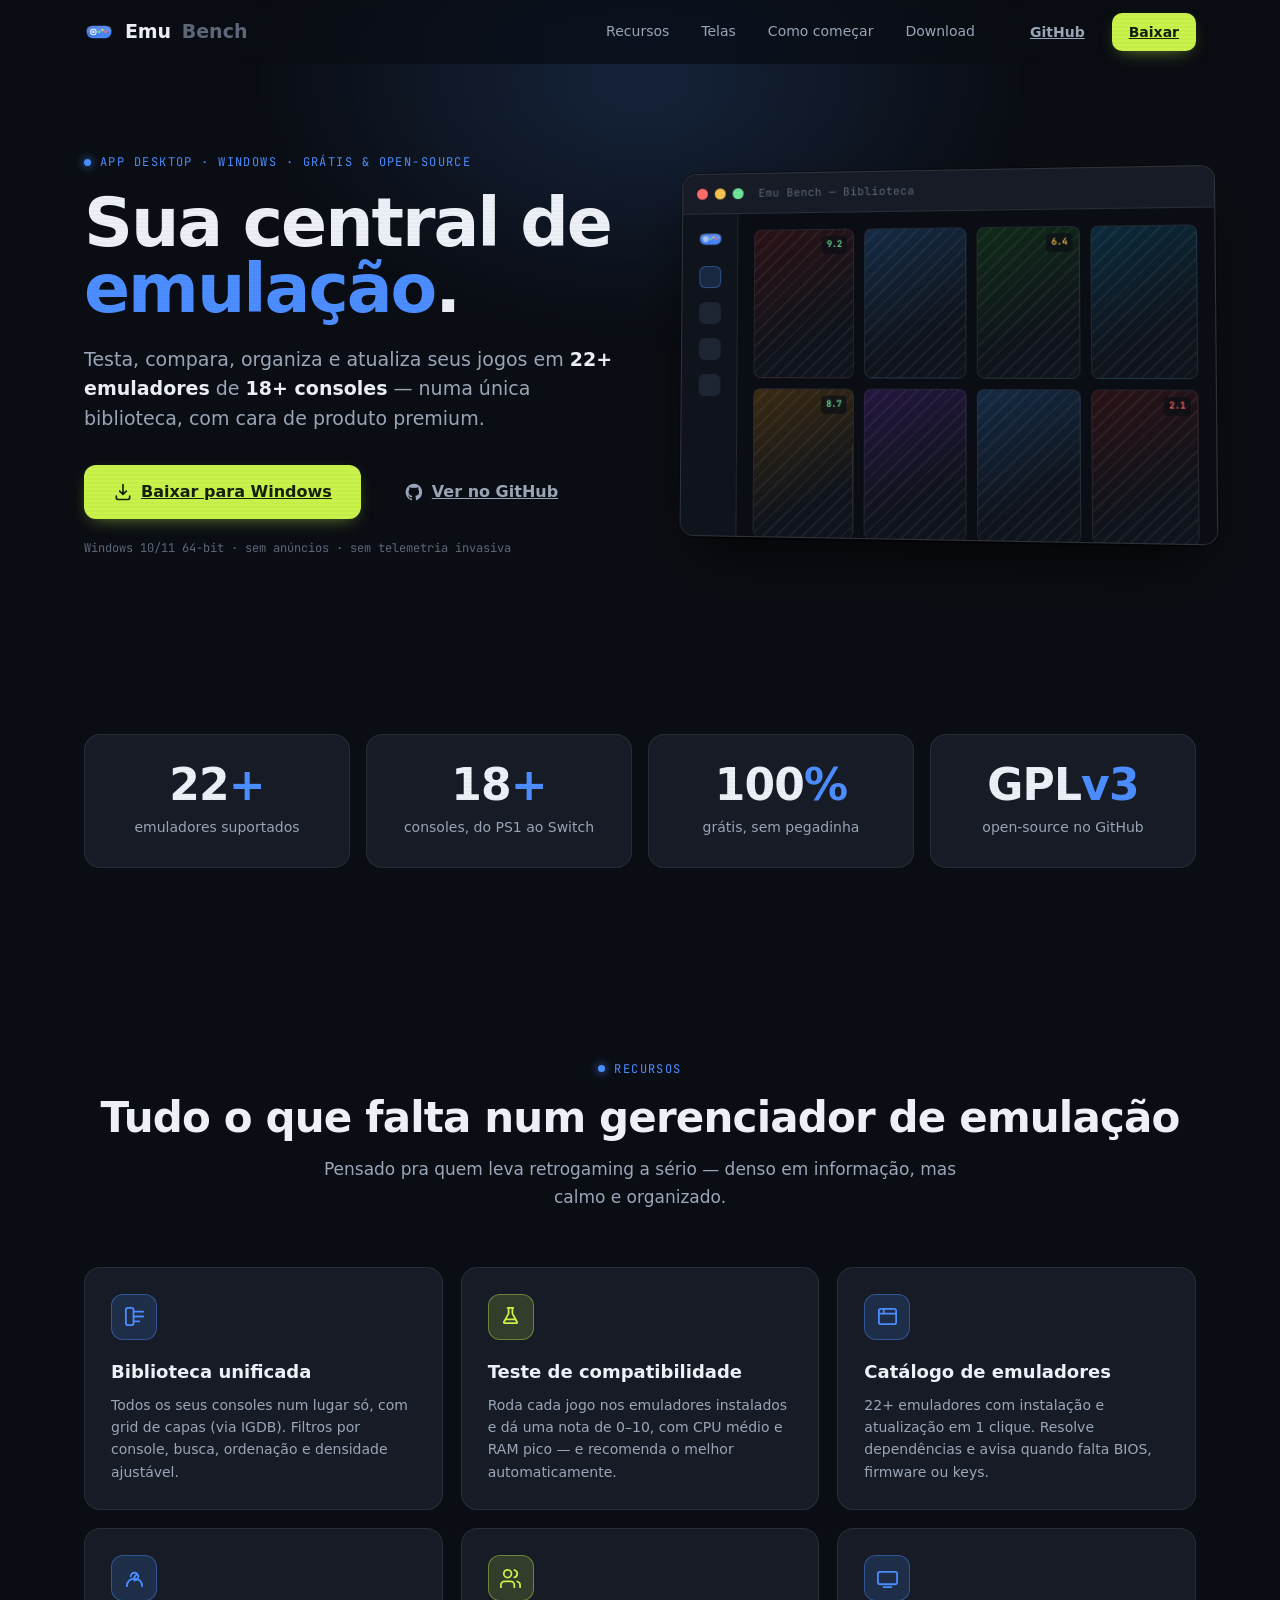
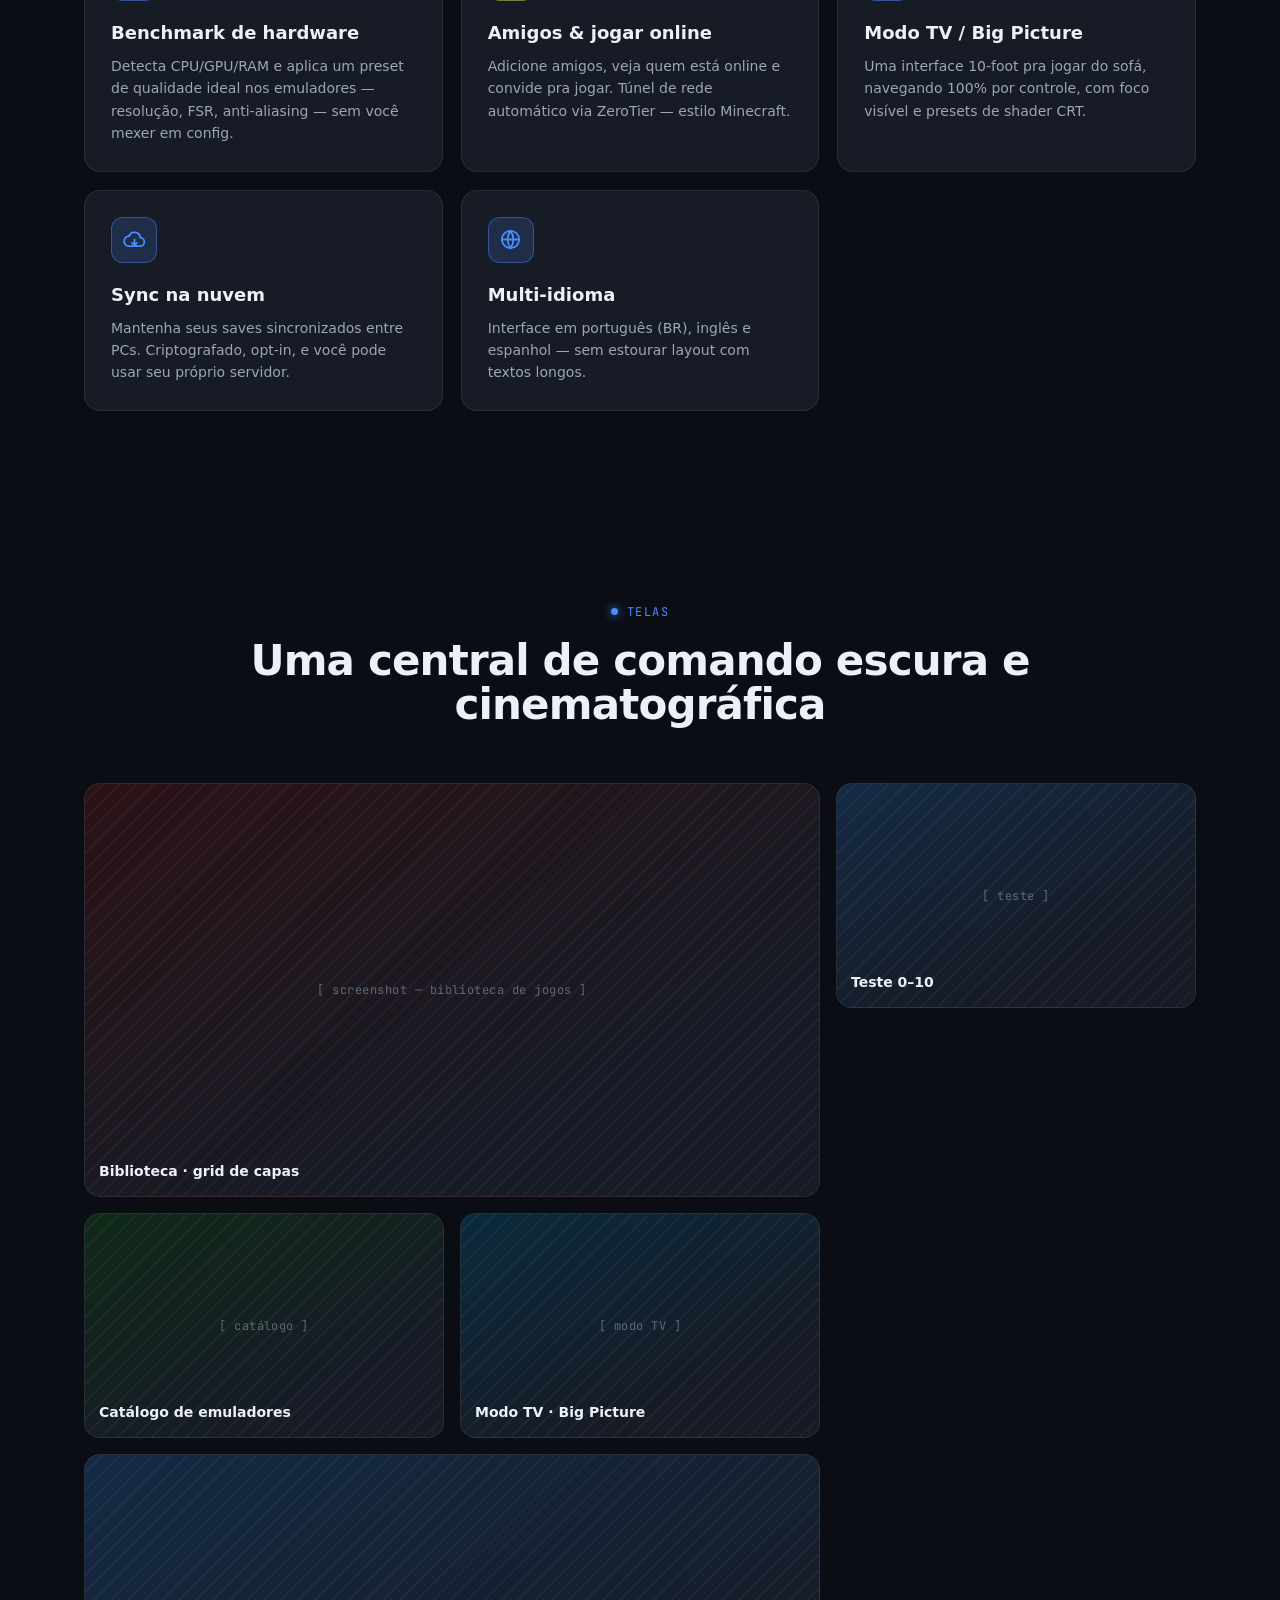
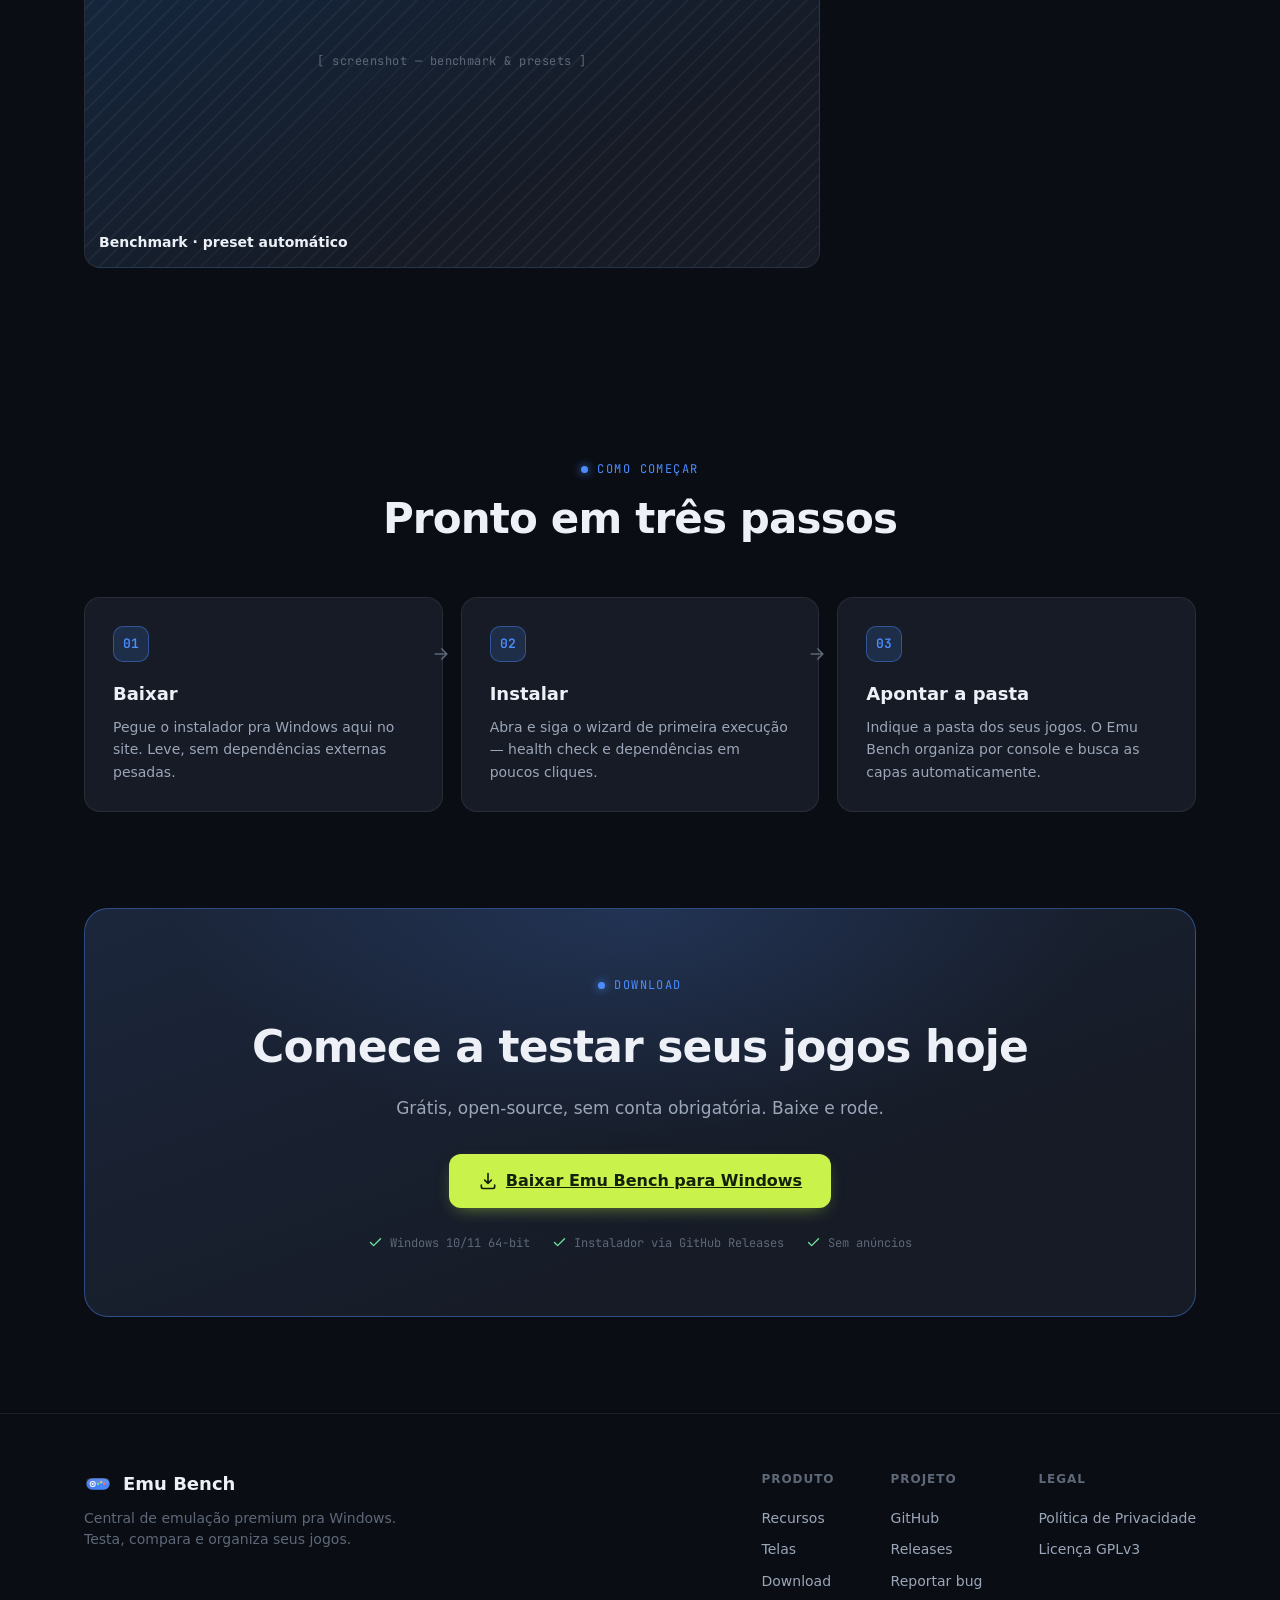
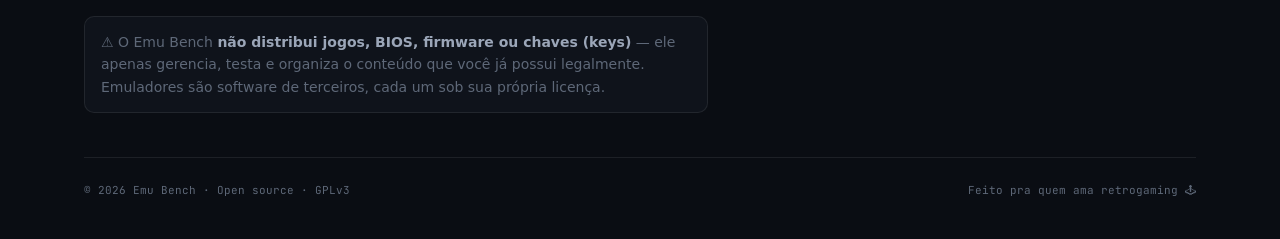
==== index.html @ 3e338c3a "site: landing page Emu Bench (Midnight Arcade) Landing estática do Claude Design — hero, features, g" ====
<!DOCTYPE html>
<html lang="pt-BR" data-theme="dark">
<head>
<meta charset="UTF-8">
<meta name="viewport" content="width=device-width, initial-scale=1.0">
<title>Emu Bench — Sua central de emulação para Windows</title>
<meta name="description" content="Emu Bench é um app grátis e open-source que testa, compara, organiza e atualiza seus jogos em 22+ emuladores de 18+ consoles. Biblioteca unificada, teste de compatibilidade e jogar online com amigos.">
<meta name="theme-color" content="#0A0D13">
<link rel="canonical" href="https://emubench.app/">

<!-- Open Graph -->
<meta property="og:type" content="website">
<meta property="og:site_name" content="Emu Bench">
<meta property="og:title" content="Emu Bench — Sua central de emulação para Windows">
<meta property="og:description" content="Testa, compara e organiza seus jogos em 22+ emuladores de 18+ consoles. Grátis e open-source.">
<meta property="og:url" content="https://emubench.app/">
<meta property="og:image" content="https://emubench.app/og-preview.png">
<meta property="og:image:width" content="1200">
<meta property="og:image:height" content="630">
<meta name="twitter:card" content="summary_large_image">
<meta name="twitter:title" content="Emu Bench — Sua central de emulação">
<meta name="twitter:description" content="Testa, compara e organiza seus jogos em 22+ emuladores de 18+ consoles. Grátis e open-source.">
<meta name="twitter:image" content="https://emubench.app/og-preview.png">

<link rel="icon" type="image/svg+xml" href="favicon.svg">
<link rel="preconnect" href="https://api.fontshare.com" crossorigin>
<link href="https://api.fontshare.com/v2/css?f[]=clash-display@600,700,800&f[]=satoshi@400,500,700,900&display=swap" rel="stylesheet">
<link href="https://fonts.googleapis.com/css2?family=JetBrains+Mono:wght@400;600&display=swap" rel="stylesheet">
<!-- <link href="fonts.css" rel="stylesheet"> ░░ OFFLINE/SELF-HOST BUILD: troque o <link> Fontshare por este ░░ -->
<link href="tokens.css" rel="stylesheet">
<link href="components.css" rel="stylesheet">
<link href="site.css" rel="stylesheet">
</head>
<body>
<div class="crt-overlay"></div>
<a href="#download" class="sr-only">Pular para download</a>

<!-- ░░░░░░ NAV ░░░░░░ -->
<nav class="site-nav" id="siteNav" aria-label="Principal">
  <div class="wrap">
    <a class="nav-brand" href="#top" aria-label="Emu Bench — início"><svg width="30" height="30" viewBox="0 0 24 24" aria-hidden="true"><use href="#mark"></use></svg><b>Emu</b><span>Bench</span></a>
    <div class="nav-links" id="navLinks">
      <a href="#features">Recursos</a>
      <a href="#gallery">Telas</a>
      <a href="#start">Como começar</a>
      <a href="#download">Download</a>
    </div>
    <div class="nav-cta">
      <a class="btn btn--ghost ghost-hide" href="https://github.com/Jhowzxcv/emu-bench-releases" target="_blank" rel="noopener">GitHub</a>
      <a class="btn btn--citron" href="#download">Baixar</a>
      <button class="btn btn--icon btn--ghost nav-toggle" id="navToggle" aria-label="Menu" aria-expanded="false"><svg viewBox="0 0 24 24" width="20" height="20" fill="none" stroke="currentColor" stroke-width="2" stroke-linecap="round"><path d="M3 6h18M3 12h18M3 18h18"/></svg></button>
    </div>
  </div>
</nav>

<main id="top">
  <!-- ░░░░░░ HERO ░░░░░░ -->
  <section class="hero">
    <div class="hero-glow"></div>
    <div class="wrap">
      <div class="hero-grid">
        <div class="hero-content reveal-up in">
          <div class="eyebrow"><span class="ey-dot"></span> App desktop · Windows · grátis &amp; open-source</div>
          <h1>Sua central de <span class="accent">emulação</span>.</h1>
          <p class="hero-sub">Testa, compara, organiza e atualiza seus jogos em <strong style="color:var(--tx-1)">22+ emuladores</strong> de <strong style="color:var(--tx-1)">18+ consoles</strong> — numa única biblioteca, com cara de produto premium.</p>
          <div class="hero-ctas">
            <a class="btn btn--citron btn--xl" href="#download"><svg viewBox="0 0 24 24" fill="none" stroke="currentColor" stroke-width="2" stroke-linecap="round" stroke-linejoin="round"><path d="M12 3v12m0 0 4-4m-4 4-4-4"/><path d="M4 17v2a2 2 0 0 0 2 2h12a2 2 0 0 0 2-2v-2"/></svg> Baixar para Windows</a>
            <a class="btn btn--ghost btn--xl" href="https://github.com/Jhowzxcv/emu-bench-releases" target="_blank" rel="noopener"><svg viewBox="0 0 24 24" fill="currentColor" aria-hidden="true"><path d="M12 2C6.5 2 2 6.6 2 12.3c0 4.5 2.9 8.3 6.8 9.7.5.1.7-.2.7-.5v-1.7c-2.8.6-3.4-1.4-3.4-1.4-.5-1.2-1.1-1.5-1.1-1.5-.9-.6.1-.6.1-.6 1 .1 1.5 1 1.5 1 .9 1.5 2.3 1.1 2.9.8.1-.7.3-1.1.6-1.4-2.2-.3-4.6-1.1-4.6-5 0-1.1.4-2 1-2.7-.1-.3-.4-1.3.1-2.7 0 0 .8-.3 2.7 1a9.3 9.3 0 0 1 5 0c1.9-1.3 2.7-1 2.7-1 .5 1.4.2 2.4.1 2.7.6.7 1 1.6 1 2.7 0 3.9-2.4 4.7-4.6 5 .3.3.7.9.7 1.9v2.8c0 .3.2.6.7.5 3.9-1.4 6.8-5.2 6.8-9.7C22 6.6 17.5 2 12 2Z"/></svg> Ver no GitHub</a>
            <div class="sub-note">Windows 10/11 64-bit · sem anúncios · sem telemetria invasiva</div>
          </div>
        </div>

        <div class="hero-art reveal-up in" data-delay="2" aria-hidden="true">
          <div class="app-window">
            <div class="titlebar"><span class="tl r"></span><span class="tl y"></span><span class="tl g"></span><span class="tb-title">Emu Bench — Biblioteca</span></div>
            <div class="mini-shell">
              <div class="mini-side">
                <svg class="ms-logo" viewBox="0 0 24 24"><use href="#mark"></use></svg>
                <span class="ms-i on"></span><span class="ms-i"></span><span class="ms-i"></span><span class="ms-i"></span>
              </div>
              <div class="mini-main">
                <div class="mini-grid" id="miniGrid"></div>
              </div>
            </div>
          </div>
        </div>
      </div>
    </div>
  </section>

  <!-- ░░░░░░ STATS ░░░░░░ -->
  <section class="sec-pad" aria-label="Números">
    <div class="wrap">
      <div class="stats-row">
        <div class="stat-card reveal-up"><div class="sc-num">22<span class="u">+</span></div><div class="sc-label">emuladores suportados</div></div>
        <div class="stat-card reveal-up" data-delay="1"><div class="sc-num">18<span class="u">+</span></div><div class="sc-label">consoles, do PS1 ao Switch</div></div>
        <div class="stat-card reveal-up" data-delay="2"><div class="sc-num">100<span class="u">%</span></div><div class="sc-label">grátis, sem pegadinha</div></div>
        <div class="stat-card reveal-up" data-delay="3"><div class="sc-num">GPL<span class="u">v3</span></div><div class="sc-label">open-source no GitHub</div></div>
      </div>
    </div>
  </section>

  <!-- ░░░░░░ FEATURES ░░░░░░ -->
  <section class="sec-pad" id="features">
    <div class="wrap">
      <div class="sec-head-center">
        <div class="eyebrow reveal-up"><span class="ey-dot"></span> Recursos</div>
        <h2 class="sec-title reveal-up">Tudo o que falta num gerenciador de emulação</h2>
        <p class="sec-lead reveal-up">Pensado pra quem leva retrogaming a sério — denso em informação, mas calmo e organizado.</p>
      </div>
      <div class="feat-grid" id="featGrid"></div>
    </div>
  </section>

  <!-- ░░░░░░ GALLERY ░░░░░░ -->
  <section class="sec-pad" id="gallery">
    <div class="wrap">
      <div class="sec-head-center">
        <div class="eyebrow reveal-up"><span class="ey-dot"></span> Telas</div>
        <h2 class="sec-title reveal-up">Uma central de comando escura e cinematográfica</h2>
      </div>
      <div class="gallery reveal-up">
        <div class="shot big tone-nin"><div class="shot-ph"><span class="shot-label">[ screenshot — biblioteca de jogos ]</span></div><span class="shot-tag">Biblioteca · grid de capas</span></div>
        <div class="shot small tone-ps"><div class="shot-ph"><span class="shot-label">[ teste ]</span></div><span class="shot-tag">Teste 0–10</span></div>
        <div class="shot small tone-xb"><div class="shot-ph"><span class="shot-label">[ catálogo ]</span></div><span class="shot-tag">Catálogo de emuladores</span></div>
        <div class="shot small tone-sg"><div class="shot-ph"><span class="shot-label">[ modo TV ]</span></div><span class="shot-tag">Modo TV · Big Picture</span></div>
        <div class="shot big tone-ps"><div class="shot-ph"><span class="shot-label">[ screenshot — benchmark &amp; presets ]</span></div><span class="shot-tag">Benchmark · preset automático</span></div>
      </div>
    </div>
  </section>

  <!-- ░░░░░░ STEPS ░░░░░░ -->
  <section class="sec-pad" id="start">
    <div class="wrap">
      <div class="sec-head-center">
        <div class="eyebrow reveal-up"><span class="ey-dot"></span> Como começar</div>
        <h2 class="sec-title reveal-up">Pronto em três passos</h2>
      </div>
      <div class="steps-row">
        <div class="step-card reveal-up"><div class="step-n">01</div><h3>Baixar</h3><p>Pegue o instalador pra Windows aqui no site. Leve, sem dependências externas pesadas.</p><svg class="step-conn" viewBox="0 0 24 24" width="20" height="20" fill="none" stroke="currentColor" stroke-width="2" stroke-linecap="round" stroke-linejoin="round"><path d="M5 12h14M13 6l6 6-6 6"/></svg></div>
        <div class="step-card reveal-up" data-delay="1"><div class="step-n">02</div><h3>Instalar</h3><p>Abra e siga o wizard de primeira execução — health check e dependências em poucos cliques.</p><svg class="step-conn" viewBox="0 0 24 24" width="20" height="20" fill="none" stroke="currentColor" stroke-width="2" stroke-linecap="round" stroke-linejoin="round"><path d="M5 12h14M13 6l6 6-6 6"/></svg></div>
        <div class="step-card reveal-up" data-delay="2"><div class="step-n">03</div><h3>Apontar a pasta</h3><p>Indique a pasta dos seus jogos. O Emu Bench organiza por console e busca as capas automaticamente.</p></div>
      </div>
    </div>
  </section>

  <!-- ░░░░░░ DOWNLOAD ░░░░░░ -->
  <section class="download" id="download">
    <div class="wrap">
      <div class="dl-card reveal-up">
        <div class="dl-glow"></div>
        <div class="eyebrow" style="justify-content:center"><span class="ey-dot"></span> Download</div>
        <h2>Comece a testar seus jogos hoje</h2>
        <p>Grátis, open-source, sem conta obrigatória. Baixe e rode.</p>
        <!-- aponta pra última release no repo público; o asset .exe está lá -->
        <a class="btn btn--citron btn--xl" id="downloadBtn" href="https://github.com/Jhowzxcv/emu-bench-releases/releases/latest" target="_blank" rel="noopener">
          <svg viewBox="0 0 24 24" fill="none" stroke="currentColor" stroke-width="2" stroke-linecap="round" stroke-linejoin="round"><path d="M12 3v12m0 0 4-4m-4 4-4-4"/><path d="M4 17v2a2 2 0 0 0 2 2h12a2 2 0 0 0 2-2v-2"/></svg>
          Baixar Emu Bench para Windows
        </a>
        <div class="dl-meta">
          <span><svg viewBox="0 0 24 24" fill="none" stroke="currentColor" stroke-width="2.2" stroke-linecap="round" stroke-linejoin="round"><path d="M20 6 9 17l-5-5"/></svg> Windows 10/11 64-bit</span>
          <span><svg viewBox="0 0 24 24" fill="none" stroke="currentColor" stroke-width="2.2" stroke-linecap="round" stroke-linejoin="round"><path d="M20 6 9 17l-5-5"/></svg> Instalador via GitHub Releases</span>
          <span><svg viewBox="0 0 24 24" fill="none" stroke="currentColor" stroke-width="2.2" stroke-linecap="round" stroke-linejoin="round"><path d="M20 6 9 17l-5-5"/></svg> Sem anúncios</span>
        </div>
      </div>
    </div>
  </section>
</main>

<!-- ░░░░░░ FOOTER ░░░░░░ -->
<footer class="site-foot">
  <div class="wrap">
    <div class="foot-grid">
      <div class="foot-brand">
        <div style="display:flex;align-items:center;gap:11px"><svg width="28" height="28" viewBox="0 0 24 24" aria-hidden="true"><use href="#mark"></use></svg><b>Emu Bench</b></div>
        <p>Central de emulação premium pra Windows. Testa, compara e organiza seus jogos.</p>
      </div>
      <div class="foot-links">
        <div class="foot-col">
          <h4>Produto</h4>
          <a href="#features">Recursos</a>
          <a href="#gallery">Telas</a>
          <a href="#download">Download</a>
        </div>
        <div class="foot-col">
          <h4>Projeto</h4>
          <a href="https://github.com/Jhowzxcv/emu-bench-releases" target="_blank" rel="noopener">GitHub</a>
          <a href="https://github.com/Jhowzxcv/emu-bench-releases/releases" target="_blank" rel="noopener">Releases</a>
          <a href="https://github.com/Jhowzxcv/emu-bench-releases/issues" target="_blank" rel="noopener">Reportar bug</a>
        </div>
        <div class="foot-col">
          <h4>Legal</h4>
          <a href="privacy.html">Política de Privacidade</a>
          <a href="https://www.gnu.org/licenses/gpl-3.0.html" target="_blank" rel="noopener">Licença GPLv3</a>
        </div>
      </div>
    </div>

    <p class="foot-disclaimer">⚠ O Emu Bench <strong style="color:var(--tx-2)">não distribui jogos, BIOS, firmware ou chaves (keys)</strong> — ele apenas gerencia, testa e organiza o conteúdo que você já possui legalmente. Emuladores são software de terceiros, cada um sob sua própria licença.</p>

    <div class="foot-bottom">
      <span class="legal">© 2026 Emu Bench · Open source · GPLv3</span>
      <span class="legal">Feito pra quem ama retrogaming 🕹</span>
    </div>
  </div>
</footer>

<!-- ░░ brand mark sprite ░░ -->
<svg width="0" height="0" style="position:absolute" aria-hidden="true"><defs>
  <linearGradient id="mark-body" x1="0" y1="0" x2="1" y2="1"><stop offset="0" stop-color="#3D6FE0"/><stop offset="1" stop-color="#4C8DFF"/></linearGradient>
  <symbol id="mark" viewBox="0 0 24 24">
    <rect x="2" y="7" width="20" height="10" rx="5" fill="url(#mark-body)"/><rect x="2" y="7" width="20" height="5" rx="2.5" fill="#fff" opacity=".14"/>
    <circle cx="7.5" cy="12" r="2.2" stroke="rgba(255,255,255,.9)" stroke-width=".9" fill="none"/><circle cx="7.5" cy="12" r=".95" fill="rgba(255,255,255,.95)"/>
    <circle cx="14.7" cy="10.4" r="1" fill="#F5C451"/><circle cx="17.3" cy="12" r="1" fill="#FF6B6B"/><circle cx="14.7" cy="13.6" r="1" fill="#4C8DFF"/><circle cx="12.1" cy="12" r="1" fill="#6FE39A"/>
  </symbol>
</defs></svg>

<script src="site.js"></script>
</body>
</html>
---- fonts.css ----
/* ============================================================
   fonts.css — OFFLINE @font-face (pywebview build)
   ────────────────────────────────────────────────────────────
   Canonical font declarations for the SELF-HOSTED / offline build.
   Drop these three files into web/fonts/ and this file needs no CDN:

     fonts/ClashDisplay-Variable.woff2   (Fontshare → Clash Display, var 400–700)
     fonts/Satoshi-Variable.woff2        (Fontshare → Satoshi, var 300–900)
     fonts/JetBrainsMono.woff2           (Google Fonts → JetBrains Mono, var)

   In the PROTOTYPE we load Fontshare via <link> for live preview.
   For the offline build: remove that <link>, link THIS file instead,
   and the @font-face below resolve locally. Family names match the
   Fontshare ones exactly, so nothing else changes.
   ============================================================ */

@font-face {
  font-family: "Clash Display";
  src: url("fonts/ClashDisplay-Variable.woff2") format("woff2-variations");
  font-weight: 400 700;
  font-style: normal;
  font-display: swap;
}

@font-face {
  font-family: "Satoshi";
  src: url("fonts/Satoshi-Variable.woff2") format("woff2-variations");
  font-weight: 300 900;
  font-style: normal;
  font-display: swap;
}

@font-face {
  font-family: "JetBrains Mono";
  src: url("fonts/JetBrainsMono.woff2") format("woff2-variations");
  font-weight: 400 700;
  font-style: normal;
  font-display: swap;
}
---- tokens.css ----
/* ============================================================
   tokens.css — EMU BENCH "Midnight Arcade"
   ────────────────────────────────────────────────────────────
   Dark-first command-center palette for an emulation hub.
   Graphite-blue surfaces · per-vendor neon accents · mono for data.
   Light theme kept open via [data-theme="light"].
   Runtime knobs (set by the Tweaks panel on <html>):
     --accent          primary interactive hue   (default cobalt)
     --crt-opacity     scanline strength          (default .04)
     data-density      compact | normal | spacious
   ============================================================ */

:root {
  /* — Type families — */
  --font-display: "Clash Display", "Satoshi", ui-sans-serif, system-ui, sans-serif;
  --font-ui:      "Satoshi", ui-sans-serif, system-ui, -apple-system, sans-serif;
  --font-mono:    "JetBrains Mono", ui-monospace, "SF Mono", monospace;

  /* — Type scale (3x+ jumps, weight extremes) — */
  --fs-hero:   56px;
  --fs-h1:     32px;
  --fs-h2:     24px;
  --fs-h3:     18px;
  --fs-body:   15px;
  --fs-body-s: 14px;
  --fs-micro:  12px;   /* uppercase · tracking +.08em · 600 */
  --fs-data:   13px;   /* mono */
  --lh-tight:  1.05;
  --lh-snug:   1.25;
  --lh-body:   1.55;
  --tracking-micro: 0.08em;
  --tracking-tight: -0.02em;

  /* — Spacing (4px base, 8pt rhythm) — */
  --s-1: 4px;  --s-2: 8px;  --s-3: 12px; --s-4: 16px;
  --s-5: 20px; --s-6: 24px; --s-7: 32px; --s-8: 40px;
  --s-9: 56px; --s-10: 72px; --s-11: 96px;

  /* — Radii — */
  --r-card:   16px;
  --r-btn:    10px;
  --r-input:  10px;
  --r-chip:   8px;
  --r-pill:   999px;
  --r-drawer: 20px;
  --r-sm:     6px;

  /* — Motion — */
  --t-press:    120ms;
  --t-hover:    160ms;
  --t-dropdown: 200ms;
  --t-modal:    240ms;
  --t-drawer:   320ms;
  --ease-out:    cubic-bezier(.23, 1, .32, 1);
  --ease-drawer: cubic-bezier(.32, .72, 0, 1);

  /* — Shell metrics — */
  --sidebar-w: 264px;
  --topbar-h:  60px;
  --drawer-w:  440px;

  /* — Brand / interactive — */
  --cobalt:       #4C8DFF;
  --cobalt-press: #2E6FE6;
  --citron:       #C9F24A;

  /* primary accent (Tweaks-swappable) */
  --accent:       var(--cobalt);
  --accent-press: var(--cobalt-press);

  /* — Vendor accents — */
  --nintendo:    #E60012;
  --playstation: #2E6DB4;
  --xbox:        #107C10;
  --sega:        #0089CF;
  --retro:       #F2A33C;

  /* — Verdict (0–10) — */
  --good: #6FE39A;
  --ok:   #F5C451;
  --bad:  #FF6B6B;

  /* — CRT / atmosphere — */
  --crt-opacity: 0.04;
}

/* THEME — DARK (default) */
html, html[data-theme="dark"] {
  --bg-0: #0A0D13;   /* app backdrop */
  --bg-1: #0F131B;   /* sidebar / base */
  --bg-2: #161B26;   /* cards */
  --bg-3: #1E2533;   /* hover / elevated */
  --bg-4: #28313F;   /* pressed / strong elevated */

  --line:        rgba(255,255,255,.08);
  --line-strong: rgba(255,255,255,.14);

  --tx-1: #EDF1F7;
  --tx-2: #9BA6B8;
  --tx-3: #5E6878;

  --on-accent: #08101F;

  --accent-bg:   color-mix(in srgb, var(--accent) 16%, transparent);
  --accent-line: color-mix(in srgb, var(--accent) 42%, transparent);
  --good-bg: color-mix(in srgb, var(--good) 15%, transparent);
  --ok-bg:   color-mix(in srgb, var(--ok)   16%, transparent);
  --bad-bg:  color-mix(in srgb, var(--bad)  15%, transparent);

  --shadow-1: 0 1px 0 rgba(0,0,0,.4), 0 8px 24px rgba(0,0,0,.45);
  --shadow-2: 0 2px 0 rgba(0,0,0,.5), 0 28px 64px -12px rgba(0,0,0,.7);
  --inset-hi: inset 0 1px 0 rgba(255,255,255,.05);
  --ring: 0 0 0 3px color-mix(in srgb, var(--accent) 55%, transparent);
  --glow-accent: 0 0 0 1px var(--accent-line), 0 10px 34px -10px color-mix(in srgb, var(--accent) 60%, transparent);

  color-scheme: dark;
}

/* THEME — LIGHT (token-parity sanity check) */
html[data-theme="light"] {
  --bg-0: #EEF1F6;
  --bg-1: #F5F7FA;
  --bg-2: #FFFFFF;
  --bg-3: #EDF1F7;
  --bg-4: #E2E8F1;

  --line:        rgba(15,22,35,.10);
  --line-strong: rgba(15,22,35,.18);

  --tx-1: #131722;
  --tx-2: #4C586B;
  --tx-3: #7E8A9C;

  --on-accent: #FFFFFF;

  --accent-bg:   color-mix(in srgb, var(--accent) 14%, transparent);
  --accent-line: color-mix(in srgb, var(--accent) 50%, transparent);
  --good-bg: color-mix(in srgb, var(--good) 22%, transparent);
  --ok-bg:   color-mix(in srgb, var(--ok)   24%, transparent);
  --bad-bg:  color-mix(in srgb, var(--bad)  22%, transparent);

  --shadow-1: 0 1px 0 rgba(15,22,35,.04), 0 8px 22px -10px rgba(15,22,35,.22);
  --shadow-2: 0 2px 0 rgba(15,22,35,.05), 0 26px 60px -14px rgba(15,22,35,.30);
  --inset-hi: inset 0 1px 0 rgba(255,255,255,.7);
  --ring: 0 0 0 3px color-mix(in srgb, var(--accent) 45%, transparent);
  --glow-accent: 0 0 0 1px var(--accent-line), 0 10px 30px -12px color-mix(in srgb, var(--accent) 40%, transparent);

  color-scheme: light;
}

/* DENSITY — affects poster grid + content padding */
html[data-density="compact"]  { --tile-min: 168px; --gap-card: 12px; --content-pad: 20px 28px; }
html[data-density="normal"]   { --tile-min: 196px; --gap-card: 18px; --content-pad: 28px 36px; }
html[data-density="spacious"] { --tile-min: 240px; --gap-card: 24px; --content-pad: 36px 48px; }
html { --tile-min: 196px; --gap-card: 18px; --content-pad: 28px 36px; }

@media (prefers-reduced-motion: reduce) {
  *, *::before, *::after {
    animation-duration: .01ms !important;
    transition-duration: .01ms !important;
    scroll-behavior: auto !important;
  }
}
---- components.css ----
/* ============================================================
   components.css — EMU BENCH "Midnight Arcade"
   Shared component layer. Used by the design-system gallery and
   (later) the full app shell. Animations are transform/opacity only.
   ============================================================ */

*, *::before, *::after { box-sizing: border-box; }

html { -webkit-text-size-adjust: 100%; }

body {
  margin: 0;
  background: var(--bg-0);
  color: var(--tx-1);
  font-family: var(--font-ui);
  font-size: var(--fs-body);
  line-height: var(--lh-body);
  font-weight: 400;
  -webkit-font-smoothing: antialiased;
  text-rendering: optimizeLegibility;
}

::selection { background: var(--accent-bg); color: var(--tx-1); }

/* — Scrollbar — */
* { scrollbar-width: thin; scrollbar-color: var(--bg-4) transparent; }
*::-webkit-scrollbar { width: 11px; height: 11px; }
*::-webkit-scrollbar-thumb {
  background: var(--bg-4); border-radius: var(--r-pill);
  border: 3px solid transparent; background-clip: padding-box;
}
*::-webkit-scrollbar-thumb:hover { background: var(--line-strong); background-clip: padding-box; }

/* ============================================================
   ATMOSPHERE — CRT scanline + radial glow (whisper level)
   ============================================================ */
.crt-overlay {
  position: fixed; inset: 0; z-index: 9000;
  pointer-events: none;
  background-image: repeating-linear-gradient(
    to bottom,
    rgba(0,0,0,0) 0px,
    rgba(0,0,0,0) 2px,
    rgba(0,0,0,1) 3px,
    rgba(0,0,0,0) 4px
  );
  opacity: var(--crt-opacity);
  mix-blend-mode: multiply;
}
html[data-theme="light"] .crt-overlay { mix-blend-mode: normal; opacity: calc(var(--crt-opacity) * .6); }

.glow-radial {
  position: absolute; pointer-events: none; z-index: 0;
  width: 60%; aspect-ratio: 1; left: 50%; top: -10%;
  transform: translateX(-50%);
  background: radial-gradient(circle at center,
    color-mix(in srgb, var(--accent) 22%, transparent) 0%,
    transparent 62%);
  opacity: .45; filter: blur(40px);
}

/* ============================================================
   TYPOGRAPHY HELPERS
   ============================================================ */
.t-hero  { font-family: var(--font-display); font-weight: 800; font-size: var(--fs-hero); line-height: var(--lh-tight); letter-spacing: var(--tracking-tight); margin: 0; }
.t-h1    { font-family: var(--font-display); font-weight: 700; font-size: var(--fs-h1); line-height: var(--lh-tight); letter-spacing: var(--tracking-tight); margin: 0; }
.t-h2    { font-family: var(--font-display); font-weight: 700; font-size: var(--fs-h2); line-height: var(--lh-snug); margin: 0; }
.t-h3    { font-family: var(--font-ui); font-weight: 700; font-size: var(--fs-h3); line-height: var(--lh-snug); margin: 0; }
.t-body  { font-family: var(--font-ui); font-weight: 400; font-size: var(--fs-body); line-height: var(--lh-body); margin: 0; color: var(--tx-2); }
.t-micro { font-family: var(--font-ui); font-weight: 600; font-size: var(--fs-micro); text-transform: uppercase; letter-spacing: var(--tracking-micro); color: var(--tx-3); margin: 0; }
.t-data  { font-family: var(--font-mono); font-weight: 400; font-size: var(--fs-data); letter-spacing: -0.01em; }
.mono    { font-family: var(--font-mono); }

/* ============================================================
   BUTTONS
   ============================================================ */
.btn {
  --btn-bg: var(--bg-3);
  --btn-fg: var(--tx-1);
  display: inline-flex; align-items: center; justify-content: center; gap: var(--s-2);
  font-family: var(--font-ui); font-weight: 600; font-size: var(--fs-body-s);
  line-height: 1; white-space: nowrap;
  padding: 11px 16px; border-radius: var(--r-btn);
  border: 1px solid var(--line); background: var(--btn-bg); color: var(--btn-fg);
  cursor: pointer; user-select: none;
  transition: background var(--t-hover) var(--ease-out),
              border-color var(--t-hover) var(--ease-out),
              transform var(--t-press) var(--ease-out),
              box-shadow var(--t-hover) var(--ease-out);
}
.btn:hover { background: var(--bg-4); border-color: var(--line-strong); }
.btn:active { transform: scale(.97); }
.btn:focus-visible { outline: none; box-shadow: var(--ring); }
.btn svg { width: 17px; height: 17px; }

.btn--primary {
  --btn-bg: var(--accent); --btn-fg: var(--on-accent);
  border-color: transparent;
  box-shadow: var(--inset-hi), 0 6px 18px -8px color-mix(in srgb, var(--accent) 70%, transparent);
}
.btn--primary:hover { --btn-bg: var(--accent-press); }
.btn--citron {
  --btn-bg: var(--citron); --btn-fg: #14210A; border-color: transparent;
  box-shadow: var(--inset-hi), 0 6px 18px -8px color-mix(in srgb, var(--citron) 60%, transparent);
}
.btn--citron:hover { --btn-bg: color-mix(in srgb, var(--citron) 88%, #fff); }
.btn--ghost { background: transparent; border-color: transparent; color: var(--tx-2); }
.btn--ghost:hover { background: var(--bg-3); color: var(--tx-1); }
.btn--danger { color: var(--bad); border-color: color-mix(in srgb, var(--bad) 38%, transparent); background: var(--bad-bg); }
.btn--danger:hover { background: color-mix(in srgb, var(--bad) 22%, transparent); border-color: var(--bad); }
.btn--sm { padding: 7px 12px; font-size: var(--fs-micro); }
.btn--lg { padding: 14px 22px; font-size: var(--fs-body); }
.btn--block { width: 100%; }
.btn:disabled, .btn[aria-disabled="true"] { opacity: .42; pointer-events: none; }

.btn--icon { padding: 9px; width: 38px; height: 38px; }
.btn--icon.btn--sm { padding: 7px; width: 32px; height: 32px; }

/* ============================================================
   FORM FIELDS
   ============================================================ */
.field { display: flex; flex-direction: column; gap: var(--s-2); }
.field > label, .field-label {
  font-size: var(--fs-micro); font-weight: 600; text-transform: uppercase;
  letter-spacing: var(--tracking-micro); color: var(--tx-3);
}
.input, .textarea, .select {
  width: 100%; font-family: var(--font-ui); font-size: var(--fs-body-s); color: var(--tx-1);
  background: var(--bg-1); border: 1px solid var(--line-strong); border-radius: var(--r-input);
  padding: 11px 14px;
  transition: border-color var(--t-hover) var(--ease-out), box-shadow var(--t-hover) var(--ease-out), background var(--t-hover);
}
.input::placeholder, .textarea::placeholder { color: var(--tx-3); }
.input:hover, .textarea:hover, .select:hover { border-color: var(--line-strong); background: var(--bg-2); }
.input:focus, .textarea:focus, .select:focus {
  outline: none; border-color: var(--accent); box-shadow: var(--ring); background: var(--bg-2);
}
.input--mono { font-family: var(--font-mono); }
.textarea { resize: vertical; min-height: 92px; line-height: 1.5; }
.input--error, .input.is-error { border-color: var(--bad); box-shadow: 0 0 0 3px var(--bad-bg); }
.input--ok, .input.is-ok { border-color: var(--good); }
.select {
  appearance: none; cursor: pointer;
  background-image: url("data:image/svg+xml,%3Csvg xmlns='http://www.w3.org/2000/svg' width='16' height='16' viewBox='0 0 24 24' fill='none' stroke='%239BA6B8' stroke-width='2' stroke-linecap='round' stroke-linejoin='round'%3E%3Cpath d='m6 9 6 6 6-6'/%3E%3C/svg%3E");
  background-repeat: no-repeat; background-position: right 12px center; padding-right: 38px;
}
.input-affix { position: relative; display: flex; align-items: center; }
.input-affix .input { padding-right: 42px; }
.input-affix .affix-btn {
  position: absolute; right: 6px; display: inline-flex; padding: 6px; border: 0; background: transparent;
  color: var(--tx-3); cursor: pointer; border-radius: var(--r-sm);
}
.input-affix .affix-btn:hover { color: var(--tx-1); background: var(--bg-3); }
.field-hint { font-size: var(--fs-micro); color: var(--tx-3); }
.field-hint.is-error { color: var(--bad); }
.field-hint.is-ok { color: var(--good); }

/* ============================================================
   SWITCH — obvious ON / OFF (color + position + label)
   ============================================================ */
.switch { display: inline-flex; align-items: center; gap: var(--s-3); cursor: pointer; user-select: none; }
.switch input { position: absolute; opacity: 0; width: 0; height: 0; }
.switch .track {
  position: relative; width: 46px; height: 27px; flex: none; border-radius: var(--r-pill);
  background: var(--bg-4); border: 1px solid var(--line-strong);
  transition: background var(--t-hover) var(--ease-out), border-color var(--t-hover);
}
.switch .thumb {
  position: absolute; top: 2px; left: 2px; width: 21px; height: 21px; border-radius: 50%;
  background: var(--tx-2); box-shadow: 0 2px 5px rgba(0,0,0,.4);
  transition: transform var(--t-hover) var(--ease-out), background var(--t-hover);
}
.switch input:checked + .track { background: var(--accent); border-color: transparent; }
.switch input:checked + .track .thumb { transform: translateX(19px); background: var(--on-accent); }
.switch input:focus-visible + .track { box-shadow: var(--ring); }
.switch .state-label { font-size: var(--fs-micro); font-weight: 700; letter-spacing: .06em; text-transform: uppercase; color: var(--tx-3); }
.switch input:checked ~ .state-label { color: var(--accent); }
.switch:active .thumb { width: 25px; }

/* ============================================================
   SEGMENTED CONTROL / TABS
   ============================================================ */
.segmented {
  display: inline-flex; padding: 4px; gap: 2px; background: var(--bg-1);
  border: 1px solid var(--line); border-radius: var(--r-btn);
}
.segmented button {
  border: 0; background: transparent; color: var(--tx-2); cursor: pointer;
  font-family: var(--font-ui); font-weight: 600; font-size: var(--fs-body-s);
  padding: 8px 16px; border-radius: 7px;
  transition: color var(--t-hover), background var(--t-hover);
}
.segmented button:hover { color: var(--tx-1); }
.segmented button[aria-selected="true"], .segmented button.is-active {
  background: var(--bg-3); color: var(--tx-1); box-shadow: var(--inset-hi);
}

.tabs { display: flex; gap: var(--s-6); border-bottom: 1px solid var(--line); }
.tabs button {
  position: relative; border: 0; background: transparent; cursor: pointer;
  font-family: var(--font-ui); font-weight: 600; font-size: var(--fs-body);
  color: var(--tx-3); padding: 14px 2px;
  transition: color var(--t-hover);
}
.tabs button::after {
  content: ""; position: absolute; left: 0; right: 0; bottom: -1px; height: 2px;
  background: var(--accent); border-radius: 2px;
  transform: scaleX(0); transform-origin: center;
  transition: transform var(--t-state, 200ms) var(--ease-out);
}
.tabs button:hover { color: var(--tx-1); }
.tabs button[aria-selected="true"], .tabs button.is-active { color: var(--tx-1); }
.tabs button[aria-selected="true"]::after, .tabs button.is-active::after { transform: scaleX(1); }

/* ============================================================
   CHIPS — vendor · filter pill · status selo
   ============================================================ */
.chip {
  display: inline-flex; align-items: center; gap: var(--s-2);
  font-size: var(--fs-micro); font-weight: 600; letter-spacing: .02em;
  padding: 5px 11px; border-radius: var(--r-pill);
  background: var(--bg-3); color: var(--tx-2); border: 1px solid var(--line);
  white-space: nowrap;
}
.chip .dot { width: 7px; height: 7px; border-radius: 50%; flex: none; }
.dot-nintendo    { background: var(--nintendo); }
.dot-playstation { background: var(--playstation); }
.dot-xbox        { background: var(--xbox); }
.dot-sega        { background: var(--sega); }
.dot-retro       { background: var(--retro); }

.pill {
  display: inline-flex; align-items: center; gap: var(--s-2);
  font-family: var(--font-ui); font-weight: 600; font-size: var(--fs-body-s);
  padding: 8px 14px; border-radius: var(--r-pill);
  background: var(--bg-2); color: var(--tx-2); border: 1px solid var(--line);
  cursor: pointer; transition: background var(--t-hover), color var(--t-hover), border-color var(--t-hover), transform var(--t-press);
}
.pill:hover { background: var(--bg-3); color: var(--tx-1); }
.pill:active { transform: scale(.97); }
.pill .count {
  font-family: var(--font-mono); font-size: var(--fs-micro); color: var(--tx-3);
  background: var(--bg-0); padding: 1px 7px; border-radius: var(--r-pill);
}
.pill.is-active { background: var(--accent-bg); color: var(--tx-1); border-color: var(--accent-line); }
.pill.is-active .count { color: var(--accent); background: color-mix(in srgb, var(--accent) 14%, transparent); }

.selo {
  display: inline-flex; align-items: center; gap: 6px;
  font-family: var(--font-mono); font-size: 11px; font-weight: 600; letter-spacing: .02em;
  padding: 3px 9px; border-radius: var(--r-sm); border: 1px solid var(--line-strong);
  background: var(--bg-1); color: var(--tx-2);
}
.selo--installed { color: var(--good); border-color: color-mix(in srgb, var(--good) 35%, transparent); background: var(--good-bg); }
.selo--update    { color: var(--accent); border-color: var(--accent-line); background: var(--accent-bg); }
.selo--rollback  { color: var(--ok); border-color: color-mix(in srgb, var(--ok) 35%, transparent); background: var(--ok-bg); }
.selo--missing   { color: var(--tx-3); }

/* ============================================================
   VERDICT SCORE BADGE (0–10)
   ============================================================ */
.score {
  display: inline-flex; align-items: baseline; gap: 3px;
  font-family: var(--font-mono); font-weight: 600;
  padding: 4px 9px; border-radius: var(--r-sm); border: 1px solid;
  backdrop-filter: blur(6px);
}
.score .n { font-size: 14px; line-height: 1; }
.score .d { font-size: 10px; opacity: .6; }
.score .emu { font-size: 10px; font-weight: 600; letter-spacing: .04em; opacity: .85; margin-right: 2px; }
.score--good { color: var(--good); border-color: color-mix(in srgb, var(--good) 40%, transparent); background: color-mix(in srgb, var(--good) 16%, rgba(10,13,19,.65)); }
.score--ok   { color: var(--ok);   border-color: color-mix(in srgb, var(--ok) 42%, transparent);   background: color-mix(in srgb, var(--ok) 16%, rgba(10,13,19,.65)); }
.score--bad  { color: var(--bad);  border-color: color-mix(in srgb, var(--bad) 40%, transparent);  background: color-mix(in srgb, var(--bad) 16%, rgba(10,13,19,.65)); }
.score--untested { color: var(--tx-2); border-color: var(--line-strong); background: rgba(10,13,19,.6); }

/* ============================================================
   GAME CARD (poster 2:3)
   ============================================================ */
.gcard {
  position: relative; display: flex; flex-direction: column;
  border-radius: var(--r-card); overflow: hidden; cursor: pointer;
  background: var(--bg-2); border: 1px solid var(--line);
  transition: transform var(--t-hover) var(--ease-out), box-shadow var(--t-hover) var(--ease-out), border-color var(--t-hover);
}
.gcard:hover { transform: scale(1.03); border-color: var(--accent-line); box-shadow: var(--glow-accent); z-index: 2; }
.gcard:focus-visible, .gcard.is-focused { outline: none; box-shadow: 0 0 0 4px var(--accent), 0 0 0 8px color-mix(in srgb, var(--accent) 35%, transparent); transform: scale(1.03); z-index: 3; }
.gcard .poster {
  position: relative; aspect-ratio: 2/3; width: 100%; overflow: hidden;
  background: linear-gradient(150deg, #243049, #131b2c 70%);
}
.gcard image-slot { display: block; width: 100%; height: 100%; }
.poster-ph { position: absolute; inset: 0; display: grid; place-items: center; }
.poster-ph::before {
  content: ""; position: absolute; inset: 0;
  background-image: repeating-linear-gradient(135deg, rgba(255,255,255,.05) 0 2px, transparent 2px 11px);
}
.poster-ph .ph-label {
  position: relative; font-family: var(--font-mono); font-size: 11px; letter-spacing: .04em;
  color: rgba(255,255,255,.4); text-align: center; padding: 0 10px;
}
.poster--nintendo    { background: linear-gradient(155deg, #3a1417, #1a0e12 72%); }
.poster--playstation { background: linear-gradient(155deg, #16365e, #0d1626 72%); }
.poster--xbox        { background: linear-gradient(155deg, #12351b, #0c1a12 72%); }
.poster--sega        { background: linear-gradient(155deg, #093a52, #0a1622 72%); }
.poster--retro       { background: linear-gradient(155deg, #4a3414, #1d1810 72%); }

.gcard .poster-top {
  position: absolute; inset: 10px 10px auto 10px; display: flex; align-items: flex-start;
  justify-content: space-between; gap: 8px; z-index: 2;
}
.fav {
  width: 30px; height: 30px; border-radius: 50%; display: grid; place-items: center;
  background: rgba(10,13,19,.55); backdrop-filter: blur(6px); border: 1px solid var(--line);
  color: var(--tx-2); cursor: pointer; opacity: 0;
  transition: opacity var(--t-hover), color var(--t-hover), transform var(--t-press);
}
.gcard:hover .fav, .gcard.is-focused .fav { opacity: 1; }
.fav:hover { color: var(--tx-1); transform: scale(1.1); }
.fav.is-on { opacity: 1; color: var(--citron); }
.fav svg { width: 16px; height: 16px; }

.gcard .vendor-dot { position: absolute; left: 12px; bottom: 12px; width: 8px; height: 8px; border-radius: 50%; z-index: 2; box-shadow: 0 0 0 3px rgba(10,13,19,.5); }

.gcard .actions {
  position: absolute; inset: auto 0 0 0; z-index: 2;
  display: flex; gap: 8px; padding: 12px;
  background: linear-gradient(to top, rgba(10,13,19,.92), transparent);
  transform: translateY(8px); opacity: 0;
  transition: transform var(--t-hover) var(--ease-out), opacity var(--t-hover) var(--ease-out);
}
.gcard:hover .actions, .gcard.is-focused .actions { transform: translateY(0); opacity: 1; }

.gcard .meta { padding: 11px 13px; display: flex; flex-direction: column; gap: 4px; }
.gcard .meta .title { font-family: var(--font-ui); font-weight: 700; font-size: var(--fs-body-s); color: var(--tx-1); line-height: 1.25; overflow: hidden; text-overflow: ellipsis; white-space: nowrap; }
.gcard .meta .sub { font-family: var(--font-mono); font-size: 11px; color: var(--tx-3); display: flex; gap: 7px; align-items: center; flex-wrap: wrap; }
.gcard .meta .sub .sep { opacity: .4; }

/* ============================================================
   EMULATOR CARD
   ============================================================ */
.ecard {
  display: flex; flex-direction: column; gap: var(--s-4);
  background: var(--bg-2); border: 1px solid var(--line); border-radius: var(--r-card);
  padding: var(--s-5); transition: border-color var(--t-hover), transform var(--t-press), box-shadow var(--t-hover);
}
.ecard:hover { border-color: var(--line-strong); }
.ecard .ecard-head { display: flex; align-items: center; gap: var(--s-4); }
.ecard .elogo {
  width: 46px; height: 46px; flex: none; border-radius: var(--r-chip);
  display: grid; place-items: center; font-family: var(--font-display); font-weight: 800;
  font-size: 18px; color: var(--tx-1); background: var(--bg-3); border: 1px solid var(--line-strong);
}
.ecard .ename { font-family: var(--font-ui); font-weight: 700; font-size: var(--fs-h3); color: var(--tx-1); line-height: 1.1; }
.ecard .econsoles { font-family: var(--font-mono); font-size: 11px; color: var(--tx-3); margin-top: 3px; }
.ecard .ecard-foot { display: flex; align-items: center; justify-content: space-between; gap: var(--s-3); }

.progress { position: relative; height: 6px; border-radius: var(--r-pill); background: var(--bg-4); overflow: hidden; }
.progress > i { position: absolute; inset: 0 auto 0 0; border-radius: inherit; background: var(--accent); box-shadow: 0 0 12px color-mix(in srgb, var(--accent) 60%, transparent); transition: width var(--t-state, 200ms) linear; }
.progress--citron > i { background: var(--citron); box-shadow: 0 0 12px color-mix(in srgb, var(--citron) 50%, transparent); }
.progress-row { display: flex; flex-direction: column; gap: 7px; }
.progress-row .progress-meta { display: flex; justify-content: space-between; font-family: var(--font-mono); font-size: 11px; color: var(--tx-3); }

/* ============================================================
   INLINE ALERT
   ============================================================ */
.alert {
  display: flex; align-items: center; gap: var(--s-4);
  padding: var(--s-4) var(--s-5); border-radius: var(--r-btn);
  border: 1px solid; background: var(--bg-2);
}
.alert .a-icon { flex: none; width: 34px; height: 34px; border-radius: var(--r-sm); display: grid; place-items: center; }
.alert .a-body { flex: 1; min-width: 0; }
.alert .a-title { font-weight: 700; font-size: var(--fs-body); color: var(--tx-1); }
.alert .a-desc { font-size: var(--fs-body-s); color: var(--tx-2); margin-top: 2px; }
.alert--warn   { border-color: color-mix(in srgb, var(--retro) 38%, transparent); background: linear-gradient(90deg, color-mix(in srgb, var(--retro) 12%, transparent), var(--bg-2) 60%); }
.alert--warn .a-icon { background: color-mix(in srgb, var(--retro) 18%, transparent); color: var(--retro); }
.alert--info   { border-color: var(--accent-line); background: linear-gradient(90deg, var(--accent-bg), var(--bg-2) 60%); }
.alert--info .a-icon { background: var(--accent-bg); color: var(--accent); }
.alert--danger { border-color: color-mix(in srgb, var(--bad) 38%, transparent); background: linear-gradient(90deg, var(--bad-bg), var(--bg-2) 60%); }
.alert--danger .a-icon { background: var(--bad-bg); color: var(--bad); }
.alert svg { width: 18px; height: 18px; }

/* ============================================================
   TOAST
   ============================================================ */
.toast {
  display: flex; align-items: center; gap: var(--s-3);
  background: var(--bg-3); border: 1px solid var(--line-strong); border-radius: var(--r-btn);
  padding: 13px 16px; box-shadow: var(--shadow-2); min-width: 280px; max-width: 380px;
}
.toast .t-icon { flex: none; width: 28px; height: 28px; border-radius: var(--r-sm); display: grid; place-items: center; background: var(--good-bg); color: var(--good); }
.toast .t-icon svg { width: 16px; height: 16px; }
.toast .t-text { flex: 1; min-width: 0; }
.toast .t-title { font-weight: 600; font-size: var(--fs-body-s); color: var(--tx-1); }
.toast .t-sub { font-size: var(--fs-micro); color: var(--tx-3); margin-top: 1px; }
.toast .t-close { border: 0; background: transparent; color: var(--tx-3); cursor: pointer; padding: 4px; border-radius: var(--r-sm); }
.toast .t-close:hover { color: var(--tx-1); background: var(--bg-4); }

/* ============================================================
   EMPTY STATE
   ============================================================ */
.empty {
  display: flex; flex-direction: column; align-items: center; text-align: center; gap: var(--s-4);
  padding: var(--s-9) var(--s-6); border: 1px dashed var(--line-strong); border-radius: var(--r-card);
  background: color-mix(in srgb, var(--bg-2) 50%, transparent);
}
.empty .e-glyph { width: 64px; height: 64px; border-radius: var(--r-card); display: grid; place-items: center; background: var(--bg-3); border: 1px solid var(--line); color: var(--tx-3); }
.empty .e-glyph svg { width: 30px; height: 30px; }
.empty .e-title { font-family: var(--font-display); font-weight: 700; font-size: var(--fs-h3); color: var(--tx-1); }
.empty .e-desc { font-size: var(--fs-body-s); color: var(--tx-2); max-width: 340px; }

/* ============================================================
   SKELETON
   ============================================================ */
.skel { position: relative; overflow: hidden; background: var(--bg-2); border-radius: var(--r-sm); }
.skel::after {
  content: ""; position: absolute; inset: 0;
  background: linear-gradient(90deg, transparent, color-mix(in srgb, var(--tx-3) 14%, transparent), transparent);
  transform: translateX(-100%); animation: skel-shimmer 1.4s infinite;
}
.skel-poster { aspect-ratio: 2/3; border-radius: var(--r-card); }
@keyframes skel-shimmer { 100% { transform: translateX(100%); } }

/* ============================================================
   MODAL + DRAWER SHELLS (static demo variants)
   ============================================================ */
.modal-card {
  width: 100%; max-width: 480px; background: var(--bg-2); border: 1px solid var(--line-strong);
  border-radius: var(--r-card); box-shadow: var(--shadow-2); overflow: hidden;
}
.modal-card .m-head { display: flex; align-items: center; justify-content: space-between; padding: var(--s-5) var(--s-5) var(--s-4); }
.modal-card .m-body { padding: 0 var(--s-5) var(--s-5); }
.modal-card .m-foot { display: flex; justify-content: flex-end; gap: var(--s-3); padding: var(--s-4) var(--s-5); border-top: 1px solid var(--line); }

.drawer-card {
  width: 100%; max-width: var(--drawer-w); background: var(--bg-1);
  border: 1px solid var(--line-strong); border-radius: var(--r-drawer);
  box-shadow: var(--shadow-2); overflow: hidden; display: flex; flex-direction: column;
}
.drawer-card .d-head { display: flex; align-items: center; justify-content: space-between; padding: var(--s-5); border-bottom: 1px solid var(--line); }
.drawer-card .d-body { padding: var(--s-5); display: flex; flex-direction: column; gap: var(--s-5); }
.drawer-card .d-foot { display: flex; justify-content: flex-end; gap: var(--s-3); padding: var(--s-4) var(--s-5); border-top: 1px solid var(--line); }

/* surface helper */
.surface { background: var(--bg-2); border: 1px solid var(--line); border-radius: var(--r-card); }
.surface-1 { background: var(--bg-1); border: 1px solid var(--line); border-radius: var(--r-card); }

/* TV focus ring helper */
.tv-focusable { border-radius: var(--r-card); transition: transform var(--t-hover) var(--ease-out), box-shadow var(--t-hover); }
.tv-focusable.is-focused { transform: scale(1.05); box-shadow: 0 0 0 4px var(--accent), 0 0 0 9px color-mix(in srgb, var(--accent) 30%, transparent), 0 20px 50px -10px rgba(0,0,0,.8); }

/* entrance: subtle transform-only reveal. NEVER animates opacity, so content
   is always fully visible even if the transition clock is paused/throttled.
   Entrance plays on first paint via @starting-style; stagger via transition-delay. */
.reveal { transform: none; transition: transform var(--t-modal) var(--ease-out); }
@starting-style { .reveal { transform: translateY(10px); } }
---- site.css ----
/* ============================================================
   site.css — Emu Bench landing page (Midnight Arcade)
   Marketing-only layout on top of tokens.css + components.css.
   ============================================================ */

html { scroll-behavior: smooth; scroll-padding-top: 80px; }
body { overflow-x: hidden; }
@media (prefers-reduced-motion: reduce) { html { scroll-behavior: auto; } }

.wrap { width: 100%; max-width: 1160px; margin: 0 auto; padding: 0 24px; }

.sr-only { position: absolute; width: 1px; height: 1px; padding: 0; margin: -1px; overflow: hidden; clip: rect(0 0 0 0); white-space: nowrap; border: 0; }
.sr-only:focus { position: fixed; top: 10px; left: 10px; width: auto; height: auto; clip: auto; margin: 0; padding: 10px 16px; background: var(--accent); color: var(--on-accent); border-radius: var(--r-btn); z-index: 200; }

/* ─────────── NAV ─────────── */
.site-nav {
  position: fixed; top: 0; left: 0; right: 0; z-index: 100; height: 64px;
  display: flex; align-items: center;
  background: color-mix(in srgb, var(--bg-0) 72%, transparent);
  backdrop-filter: blur(14px) saturate(140%); -webkit-backdrop-filter: blur(14px) saturate(140%);
  border-bottom: 1px solid transparent; transition: border-color var(--t-hover), background var(--t-hover);
}
.site-nav.scrolled { border-bottom-color: var(--line); }
.site-nav .wrap { display: flex; align-items: center; gap: 24px; }
.nav-brand { display: flex; align-items: center; gap: 11px; text-decoration: none; }
.nav-brand b { font-family: var(--font-display); font-weight: 800; font-size: 19px; color: var(--tx-1); letter-spacing: -.01em; }
.nav-brand span { color: var(--tx-3); font-family: var(--font-display); font-weight: 600; font-size: 19px; }
.nav-links { display: flex; gap: 4px; margin-left: auto; }
.nav-links a { color: var(--tx-2); text-decoration: none; font-weight: 500; font-size: var(--fs-body-s); padding: 8px 14px; border-radius: var(--r-btn); transition: color var(--t-hover), background var(--t-hover); }
.nav-links a:hover { color: var(--tx-1); background: var(--bg-2); }
.nav-cta { display: flex; gap: 10px; align-items: center; }
.nav-toggle { display: none; }

/* ─────────── SECTION RHYTHM ─────────── */
section { position: relative; }
.sec-pad { padding: 96px 0; }
.eyebrow { display: inline-flex; align-items: center; gap: 9px; font-family: var(--font-mono); font-size: 12px; letter-spacing: .12em; text-transform: uppercase; color: var(--accent); margin-bottom: 18px; }
.eyebrow .ey-dot { width: 7px; height: 7px; border-radius: 50%; background: var(--accent); box-shadow: 0 0 10px var(--accent); }
.sec-title { font-family: var(--font-display); font-weight: 700; font-size: clamp(28px, 4vw, 42px); line-height: 1.05; letter-spacing: -.02em; margin: 0; color: var(--tx-1); }
.sec-lead { color: var(--tx-2); font-size: 17px; line-height: 1.6; max-width: 62ch; margin: 16px 0 0; }
.sec-head-center { text-align: center; display: flex; flex-direction: column; align-items: center; margin-bottom: 56px; }
.sec-head-center .sec-lead { margin-left: auto; margin-right: auto; }

/* ─────────── HERO ─────────── */
.hero { padding: 150px 0 80px; overflow: hidden; }
.hero-grid { display: grid; grid-template-columns: 1.05fr 1fr; gap: 56px; align-items: center; }
.hero-glow { position: absolute; top: -200px; left: 50%; transform: translateX(-50%); width: 1100px; height: 700px; pointer-events: none; z-index: 0;
  background: radial-gradient(50% 50% at 50% 40%, color-mix(in srgb, var(--accent) 18%, transparent), transparent 70%); filter: blur(30px); }
.hero-content { position: relative; z-index: 1; }
.hero h1 { font-family: var(--font-display); font-weight: 800; font-size: clamp(40px, 6vw, 68px); line-height: .98; letter-spacing: -.03em; margin: 0 0 22px; color: var(--tx-1); }
.hero h1 .accent { color: var(--accent); }
.hero-sub { font-size: 19px; line-height: 1.55; color: var(--tx-2); max-width: 52ch; margin: 0 0 32px; }
.hero-ctas { display: flex; gap: 14px; flex-wrap: wrap; align-items: center; }
.hero-ctas .sub-note { font-family: var(--font-mono); font-size: 12px; color: var(--tx-3); width: 100%; margin-top: 6px; }
.btn--xl { padding: 16px 28px; font-size: 16px; border-radius: 12px; }
.btn--xl svg { width: 20px; height: 20px; }

/* hero app mockup (window chrome) */
.hero-art { position: relative; z-index: 1; }
.app-window { border-radius: 14px; overflow: hidden; border: 1px solid var(--line-strong); background: var(--bg-1); box-shadow: var(--shadow-2), 0 0 0 1px rgba(0,0,0,.4); transform: perspective(1600px) rotateY(-9deg) rotateX(3deg); transform-origin: left center; }
.app-window .titlebar { display: flex; align-items: center; gap: 7px; padding: 11px 14px; background: var(--bg-2); border-bottom: 1px solid var(--line); }
.app-window .tl { width: 11px; height: 11px; border-radius: 50%; background: var(--bg-4); }
.app-window .tl.r { background: #FF6B6B; } .app-window .tl.y { background: #F5C451; } .app-window .tl.g { background: #6FE39A; }
.app-window .tb-title { margin-left: 8px; font-family: var(--font-mono); font-size: 11px; color: var(--tx-3); }
.mini-shell { display: grid; grid-template-columns: 56px 1fr; height: 320px; }
.mini-side { background: var(--bg-1); border-right: 1px solid var(--line); padding: 12px 0; display: flex; flex-direction: column; align-items: center; gap: 14px; }
.mini-side .ms-logo { width: 26px; height: 26px; }
.mini-side .ms-i { width: 22px; height: 22px; border-radius: 6px; background: var(--bg-3); }
.mini-side .ms-i.on { background: var(--accent-bg); box-shadow: inset 0 0 0 1px var(--accent-line); }
.mini-main { background: var(--bg-0); padding: 16px; overflow: hidden; }
.mini-grid { display: grid; grid-template-columns: repeat(4, 1fr); gap: 10px; }
.mini-poster { aspect-ratio: 2/3; border-radius: 8px; position: relative; overflow: hidden; border: 1px solid var(--line); }
.mini-poster::after { content: ""; position: absolute; inset: 0; background-image: repeating-linear-gradient(135deg, rgba(255,255,255,.05) 0 2px, transparent 2px 9px); }
.mini-poster .mp-badge { position: absolute; top: 6px; right: 6px; z-index: 1; font-family: var(--font-mono); font-size: 9px; font-weight: 600; padding: 2px 5px; border-radius: 4px; background: rgba(10,13,19,.7); }

/* ─────────── STATS ─────────── */
.stats-row { display: grid; grid-template-columns: repeat(4, 1fr); gap: 16px; }
.stat-card { background: var(--bg-2); border: 1px solid var(--line); border-radius: var(--r-card); padding: 28px 24px; text-align: center; position: relative; overflow: hidden; }
.stat-card .sc-num { font-family: var(--font-display); font-weight: 800; font-size: 44px; line-height: 1; letter-spacing: -.02em; color: var(--tx-1); }
.stat-card .sc-num .u { color: var(--accent); }
.stat-card .sc-label { font-size: var(--fs-body-s); color: var(--tx-2); margin-top: 10px; }

/* ─────────── FEATURES ─────────── */
.feat-grid { display: grid; grid-template-columns: repeat(3, 1fr); gap: 18px; }
.feat-card { background: var(--bg-2); border: 1px solid var(--line); border-radius: var(--r-card); padding: 26px; transition: transform var(--t-hover) var(--ease-out), border-color var(--t-hover), box-shadow var(--t-hover); }
.feat-card:hover { transform: translateY(-4px); border-color: var(--accent-line); box-shadow: var(--glow-accent); }
.feat-card.feat-wide { grid-column: span 1; }
.feat-ico { width: 46px; height: 46px; border-radius: 12px; display: grid; place-items: center; background: var(--accent-bg); color: var(--accent); margin-bottom: 18px; border: 1px solid var(--accent-line); }
.feat-ico svg { width: 23px; height: 23px; }
.feat-card.tone-citron .feat-ico { background: color-mix(in srgb, var(--citron) 16%, transparent); color: var(--citron); border-color: color-mix(in srgb, var(--citron) 40%, transparent); }
.feat-card h3 { font-family: var(--font-ui); font-weight: 700; font-size: var(--fs-h3); margin: 0 0 8px; color: var(--tx-1); }
.feat-card p { font-size: var(--fs-body-s); line-height: 1.6; color: var(--tx-2); margin: 0; }

/* ─────────── GALLERY ─────────── */
.gallery { display: grid; grid-template-columns: repeat(12, 1fr); gap: 16px; }
.shot { border-radius: var(--r-card); overflow: hidden; border: 1px solid var(--line); position: relative; background: var(--bg-2); aspect-ratio: 16/10; }
.shot.big { grid-column: span 8; aspect-ratio: 16/9; }
.shot.small { grid-column: span 4; }
.shot .shot-ph { position: absolute; inset: 0; display: grid; place-items: center; }
.shot .shot-ph::before { content: ""; position: absolute; inset: 0; background-image: repeating-linear-gradient(135deg, rgba(255,255,255,.04) 0 2px, transparent 2px 12px); }
.shot .shot-label { position: relative; font-family: var(--font-mono); font-size: 12px; color: var(--tx-3); letter-spacing: .04em; padding: 4px 12px; }
.shot .shot-tag { position: absolute; left: 14px; bottom: 14px; z-index: 1; font-family: var(--font-ui); font-weight: 600; font-size: var(--fs-body-s); color: var(--tx-1); }
.shot.tone-nin { background: linear-gradient(155deg, #2a1216, var(--bg-2) 72%); }
.shot.tone-ps { background: linear-gradient(155deg, #142a44, var(--bg-2) 72%); }
.shot.tone-xb { background: linear-gradient(155deg, #102a18, var(--bg-2) 72%); }
.shot.tone-sg { background: linear-gradient(155deg, #0b2a3c, var(--bg-2) 72%); }

/* ─────────── STEPS ─────────── */
.steps-row { display: grid; grid-template-columns: repeat(3, 1fr); gap: 18px; counter-reset: step; }
.step-card { background: var(--bg-2); border: 1px solid var(--line); border-radius: var(--r-card); padding: 28px; position: relative; }
.step-card .step-n { font-family: var(--font-mono); font-size: 13px; font-weight: 600; color: var(--accent); width: 36px; height: 36px; border-radius: 10px; display: grid; place-items: center; background: var(--accent-bg); border: 1px solid var(--accent-line); margin-bottom: 18px; }
.step-card h3 { font-family: var(--font-ui); font-weight: 700; font-size: var(--fs-h3); margin: 0 0 8px; color: var(--tx-1); }
.step-card p { font-size: var(--fs-body-s); line-height: 1.6; color: var(--tx-2); margin: 0; }
.step-card .step-conn { position: absolute; top: 46px; right: -9px; z-index: 2; color: var(--tx-3); }
.steps-row .step-card:last-child .step-conn { display: none; }

/* ─────────── DOWNLOAD ─────────── */
.download { padding: 0 0 96px; }
.dl-card { position: relative; overflow: hidden; border: 1px solid var(--accent-line); border-radius: 24px; padding: 64px 48px; text-align: center; background: linear-gradient(160deg, color-mix(in srgb, var(--accent) 10%, var(--bg-2)), var(--bg-2) 70%); }
.dl-card .dl-glow { position: absolute; inset: 0; z-index: 0; background: radial-gradient(60% 80% at 50% 0%, color-mix(in srgb, var(--accent) 16%, transparent), transparent 70%); pointer-events: none; }
.dl-card > * { position: relative; z-index: 1; }
.dl-card h2 { font-family: var(--font-display); font-weight: 800; font-size: clamp(30px, 4vw, 44px); letter-spacing: -.02em; margin: 0 0 14px; color: var(--tx-1); }
.dl-card p { color: var(--tx-2); font-size: 17px; margin: 0 0 32px; }
.dl-meta { display: flex; gap: 22px; justify-content: center; flex-wrap: wrap; margin-top: 26px; font-family: var(--font-mono); font-size: 12px; color: var(--tx-3); }
.dl-meta span { display: inline-flex; align-items: center; gap: 7px; }
.dl-meta svg { width: 15px; height: 15px; color: var(--good); }

/* ─────────── FOOTER ─────────── */
.site-foot { border-top: 1px solid var(--line); padding: 56px 0 40px; }
.foot-grid { display: flex; justify-content: space-between; gap: 40px; flex-wrap: wrap; align-items: flex-start; }
.foot-brand b { font-family: var(--font-display); font-weight: 800; font-size: 18px; color: var(--tx-1); }
.foot-brand p { color: var(--tx-3); font-size: var(--fs-body-s); margin: 10px 0 0; max-width: 38ch; line-height: 1.5; }
.foot-links { display: flex; gap: 56px; flex-wrap: wrap; }
.foot-col h4 { font-family: var(--font-ui); font-size: var(--fs-micro); font-weight: 600; text-transform: uppercase; letter-spacing: var(--tracking-micro); color: var(--tx-3); margin: 0 0 14px; }
.foot-col a { display: block; color: var(--tx-2); text-decoration: none; font-size: var(--fs-body-s); padding: 5px 0; transition: color var(--t-hover); }
.foot-col a:hover { color: var(--tx-1); }
.foot-bottom { margin-top: 44px; padding-top: 24px; border-top: 1px solid var(--line); display: flex; justify-content: space-between; gap: 16px; flex-wrap: wrap; align-items: center; }
.foot-bottom .legal { font-family: var(--font-mono); font-size: 11px; color: var(--tx-3); }
.foot-disclaimer { font-size: var(--fs-body-s); color: var(--tx-3); line-height: 1.6; max-width: 70ch; margin: 18px 0 0; padding: 14px 16px; border: 1px solid var(--line); border-radius: var(--r-btn); background: var(--bg-1); }

/* ─────────── SCROLL REVEAL ─────────── */
.reveal-up { opacity: 0; transform: translateY(20px); transition: opacity .6s var(--ease-out), transform .6s var(--ease-out); }
.reveal-up.in { opacity: 1; transform: none; }
.reveal-up[data-delay="1"] { transition-delay: 60ms; }
.reveal-up[data-delay="2"] { transition-delay: 120ms; }
.reveal-up[data-delay="3"] { transition-delay: 180ms; }
@media (prefers-reduced-motion: reduce) { .reveal-up { opacity: 1; transform: none; transition: none; } }

/* ─────────── RESPONSIVE ─────────── */
@media (max-width: 940px) {
  .hero-grid { grid-template-columns: 1fr; gap: 48px; }
  .app-window { transform: none; }
  .feat-grid { grid-template-columns: repeat(2, 1fr); }
  .stats-row { grid-template-columns: repeat(2, 1fr); }
  .gallery .shot.big, .gallery .shot.small { grid-column: span 12; }
  .steps-row { grid-template-columns: 1fr; }
  .step-card .step-conn { display: none; }
}
@media (max-width: 620px) {
  .sec-pad { padding: 64px 0; }
  .hero { padding: 120px 0 60px; }
  .nav-links { display: none; }
  .nav-links.open { display: flex; position: absolute; top: 64px; left: 0; right: 0; flex-direction: column; background: var(--bg-1); border-bottom: 1px solid var(--line); padding: 12px; gap: 4px; }
  .nav-toggle { display: inline-grid; place-items: center; }
  .feat-grid { grid-template-columns: 1fr; }
  .nav-cta .ghost-hide { display: none; }
  .dl-card { padding: 44px 22px; }
}
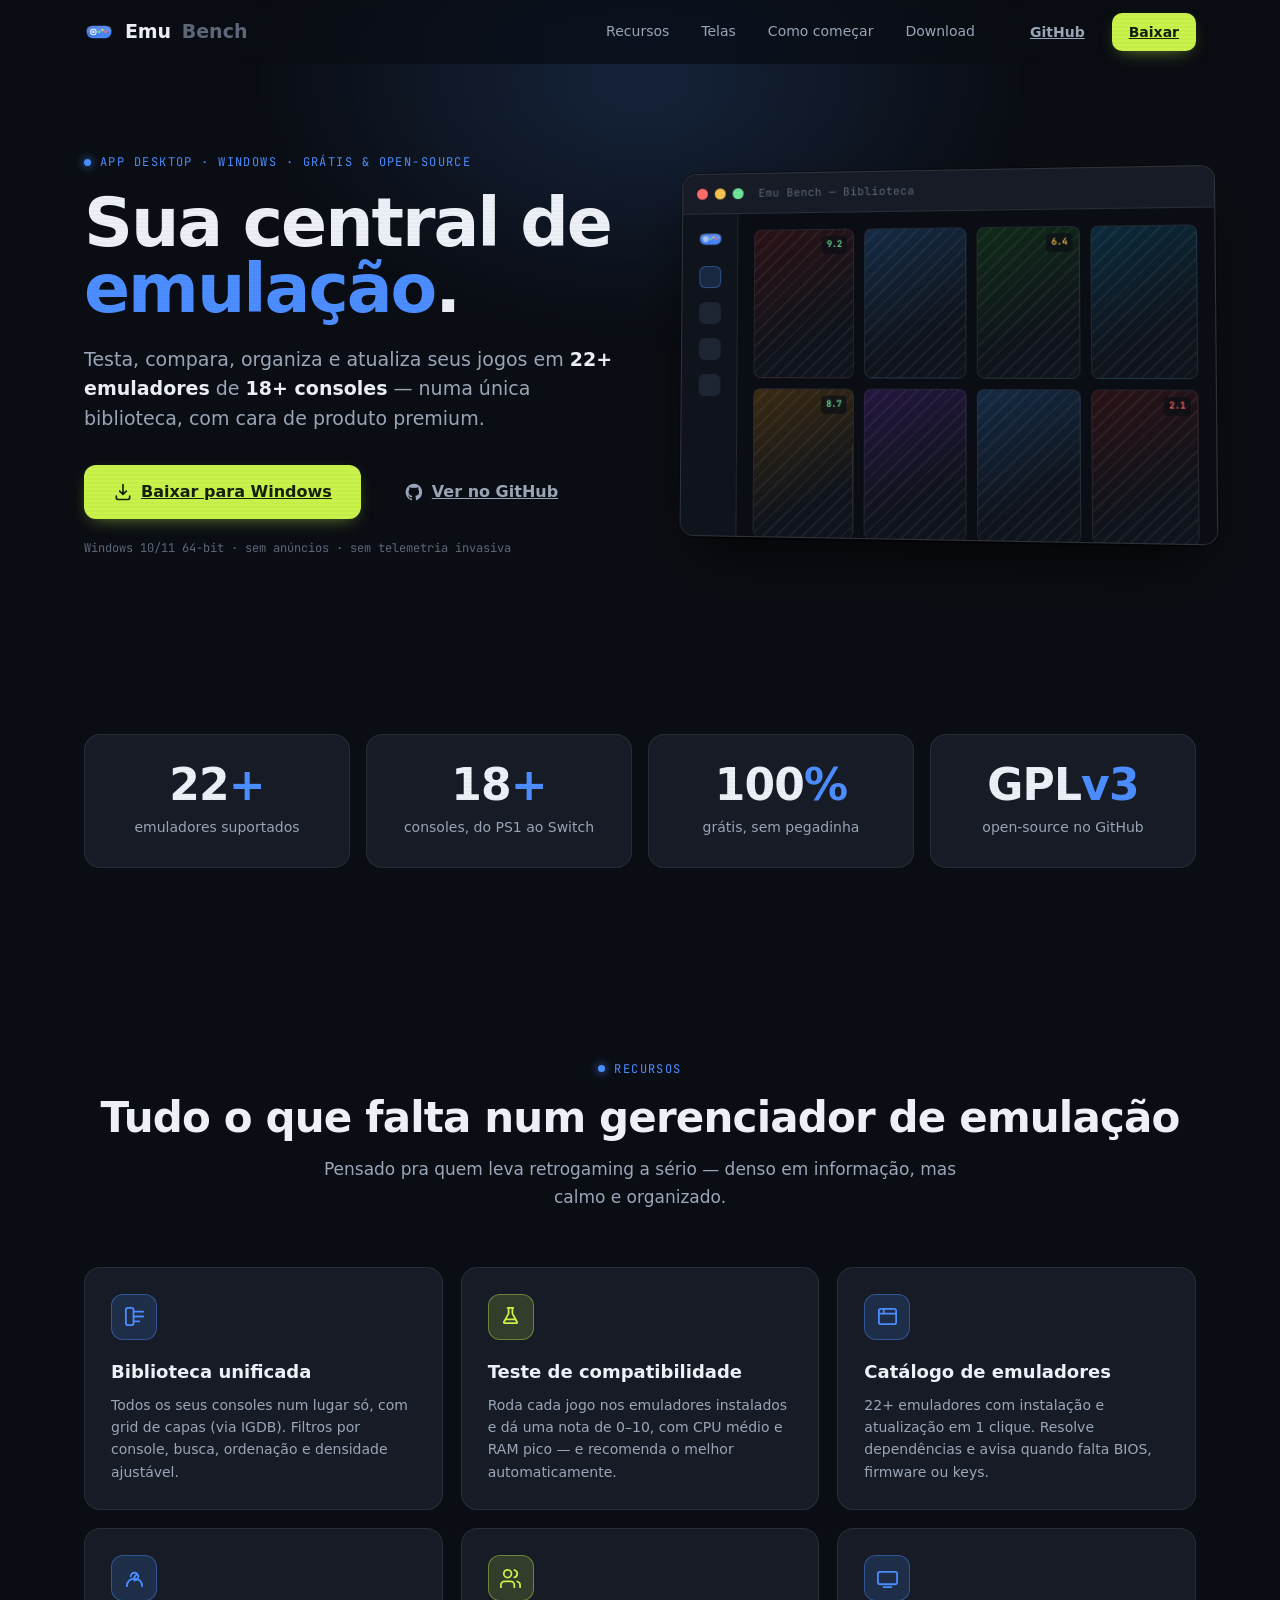
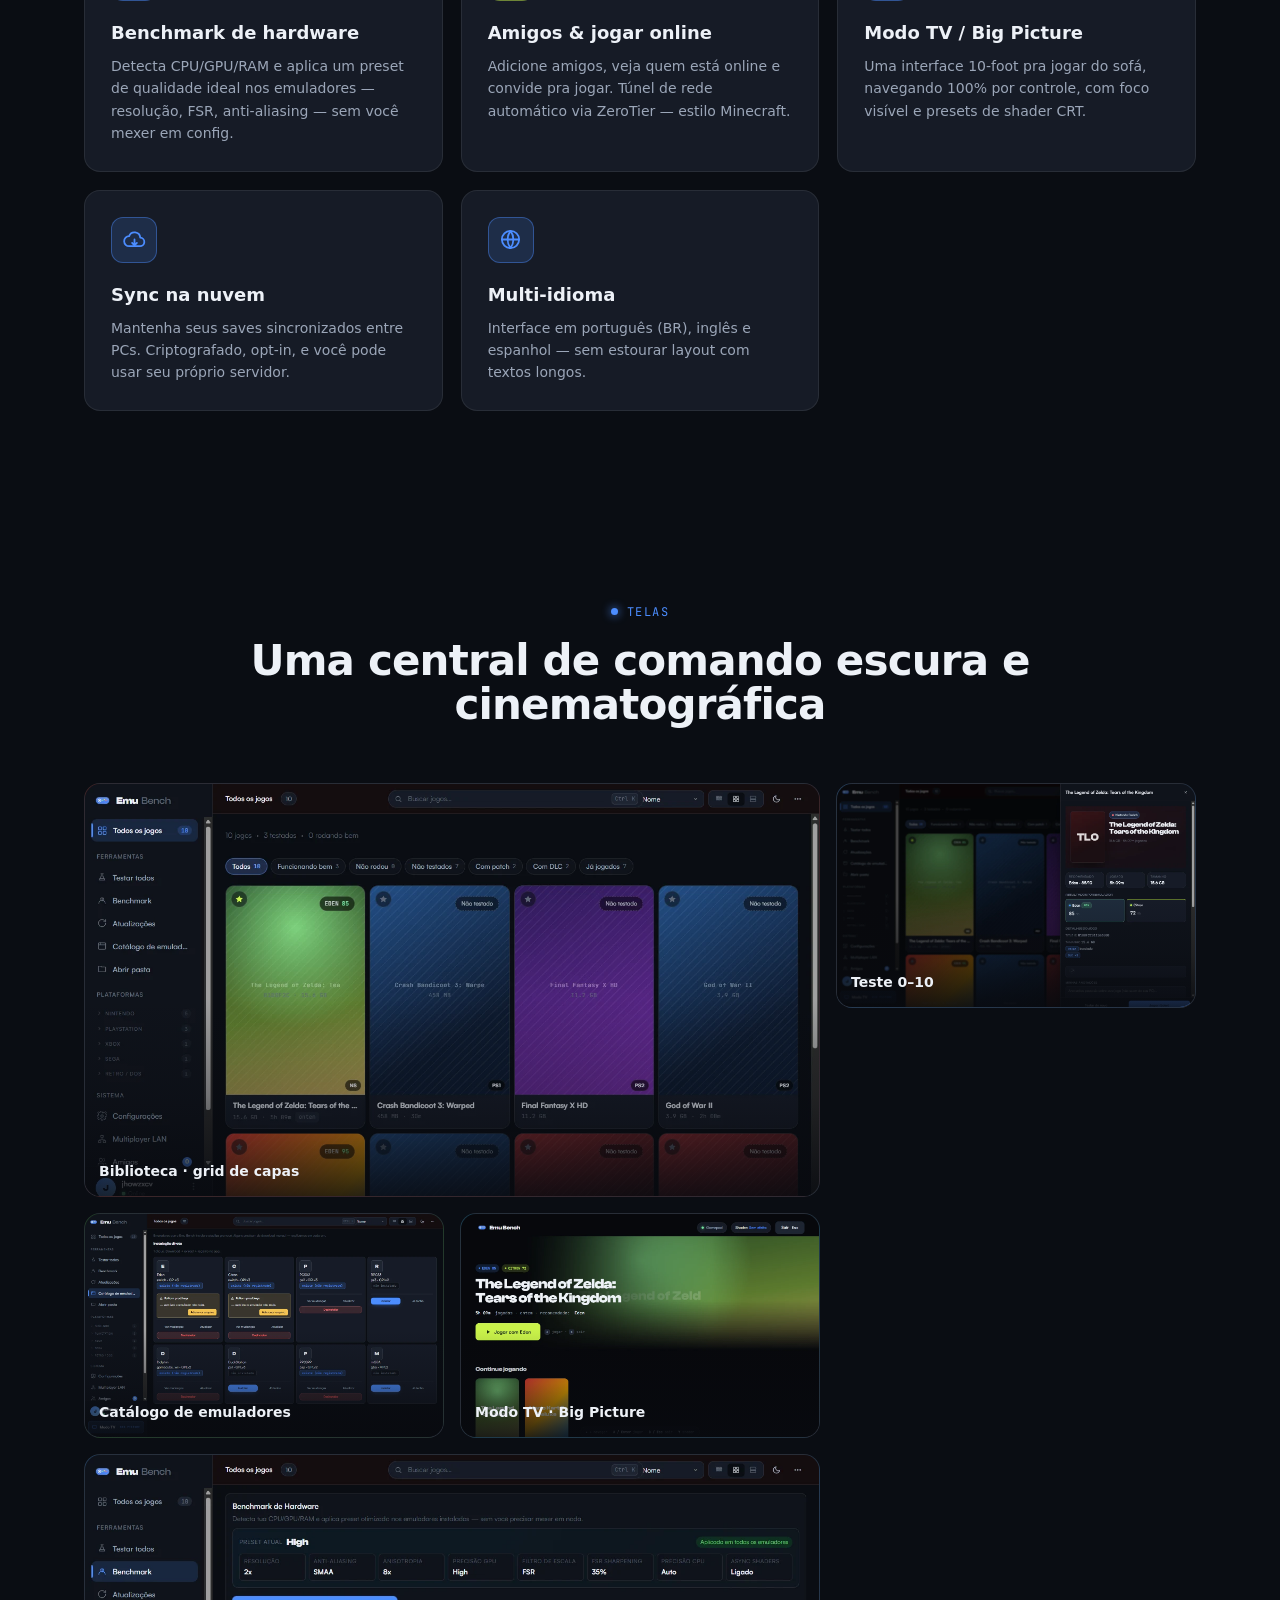
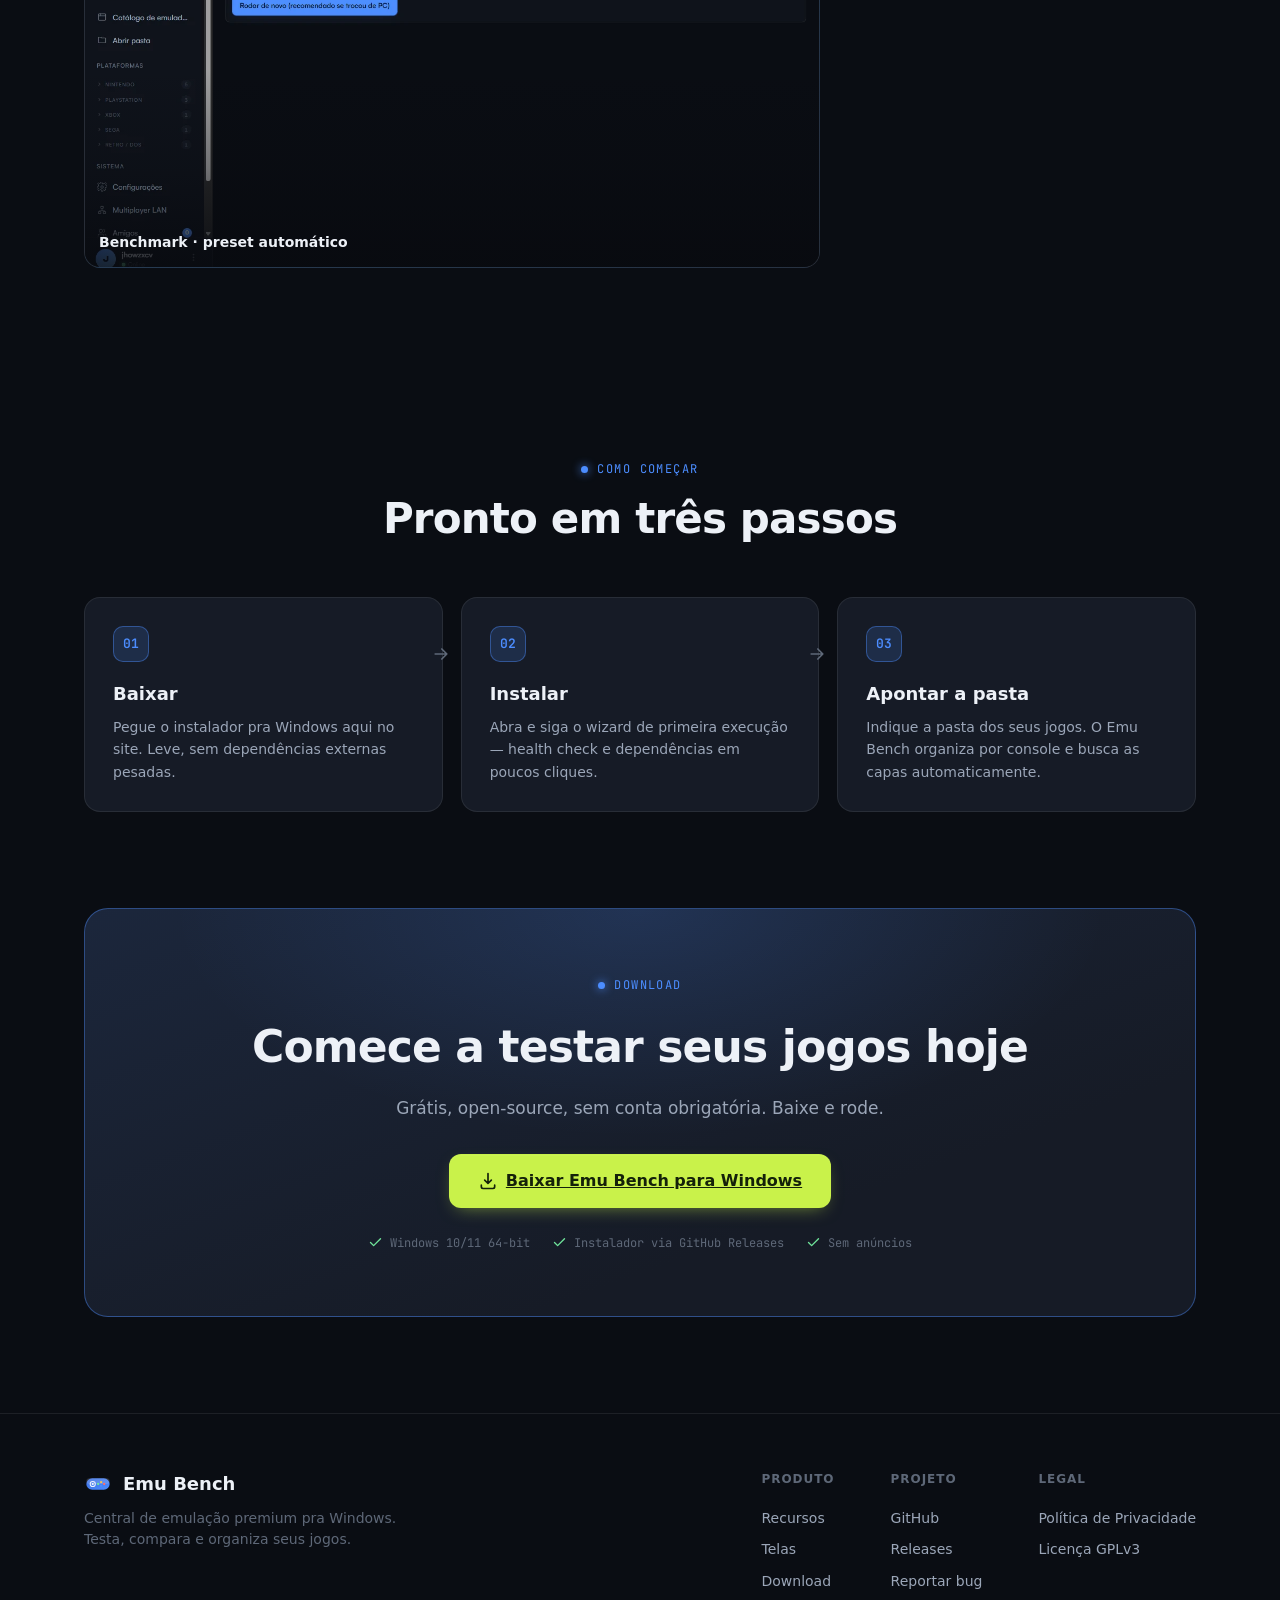
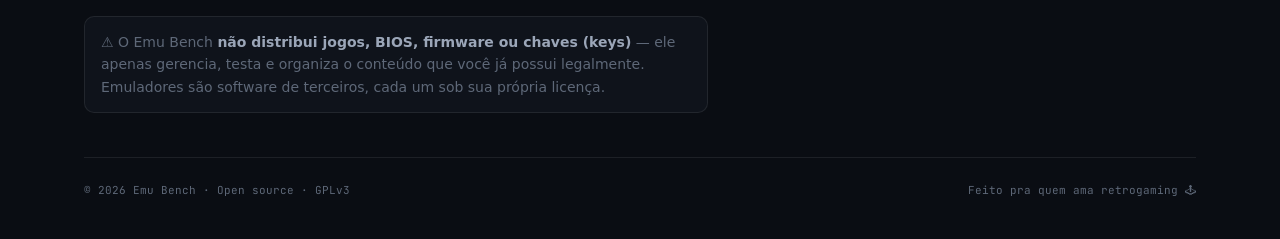
==== commit bb56bee1: "site: screenshots reais na galeria + polish (design engineering) - Galeria "Telas" agora usa prints " ====
--- a/index.html
+++ b/index.html
@@ -120,11 +120,11 @@
         <h2 class="sec-title reveal-up">Uma central de comando escura e cinematográfica</h2>
       </div>
       <div class="gallery reveal-up">
-        <div class="shot big tone-nin"><div class="shot-ph"><span class="shot-label">[ screenshot — biblioteca de jogos ]</span></div><span class="shot-tag">Biblioteca · grid de capas</span></div>
-        <div class="shot small tone-ps"><div class="shot-ph"><span class="shot-label">[ teste ]</span></div><span class="shot-tag">Teste 0–10</span></div>
-        <div class="shot small tone-xb"><div class="shot-ph"><span class="shot-label">[ catálogo ]</span></div><span class="shot-tag">Catálogo de emuladores</span></div>
-        <div class="shot small tone-sg"><div class="shot-ph"><span class="shot-label">[ modo TV ]</span></div><span class="shot-tag">Modo TV · Big Picture</span></div>
-        <div class="shot big tone-ps"><div class="shot-ph"><span class="shot-label">[ screenshot — benchmark &amp; presets ]</span></div><span class="shot-tag">Benchmark · preset automático</span></div>
+        <div class="shot big tone-nin"><img class="shot-img" src="shots/library.webp" alt="Biblioteca de jogos do Emu Bench — grid de capas por console" loading="lazy" decoding="async" width="1380" height="880"><span class="shot-tag">Biblioteca · grid de capas</span></div>
+        <div class="shot small tone-ps"><img class="shot-img" src="shots/detail.webp" alt="Detalhe do jogo com nota de compatibilidade por emulador" loading="lazy" decoding="async" width="1380" height="880"><span class="shot-tag">Teste 0–10</span></div>
+        <div class="shot small tone-xb"><img class="shot-img" src="shots/catalog.webp" alt="Catálogo de emuladores instaláveis em 1 clique" loading="lazy" decoding="async" width="1380" height="880"><span class="shot-tag">Catálogo de emuladores</span></div>
+        <div class="shot small tone-sg"><img class="shot-img" src="shots/tv.webp" alt="Modo TV / Big Picture para jogar do sofá" loading="lazy" decoding="async" width="1380" height="880"><span class="shot-tag">Modo TV · Big Picture</span></div>
+        <div class="shot big tone-ps"><img class="shot-img" src="shots/benchmark.webp" alt="Benchmark de hardware com preset automático" loading="lazy" decoding="async" width="1380" height="880"><span class="shot-tag">Benchmark · preset automático</span></div>
       </div>
     </div>
   </section>
--- a/site.css
+++ b/site.css
@@ -104,6 +104,16 @@
 .shot.tone-ps { background: linear-gradient(155deg, #142a44, var(--bg-2) 72%); }
 .shot.tone-xb { background: linear-gradient(155deg, #102a18, var(--bg-2) 72%); }
 .shot.tone-sg { background: linear-gradient(155deg, #0b2a3c, var(--bg-2) 72%); }
+/* screenshots reais: cobrem o .shot; scrim embaixo deixa o tag legível */
+.shot .shot-img { position: absolute; inset: 0; width: 100%; height: 100%; object-fit: cover; object-position: top center; display: block; z-index: 0; }
+.shot::after { content: ""; position: absolute; inset: 0; z-index: 1; pointer-events: none; background: linear-gradient(to top, rgba(8,10,15,.85) 0%, rgba(8,10,15,.30) 24%, transparent 48%); }
+.shot .shot-tag { z-index: 2; }
+/* zoom sutil no hover (só ponteiro fino; transform na GPU) — respeita reduced-motion */
+@media (hover: hover) and (pointer: fine) {
+  .shot .shot-img { transition: transform .4s var(--ease-out); }
+  .shot:hover .shot-img { transform: scale(1.035); }
+}
+@media (prefers-reduced-motion: reduce) { .shot:hover .shot-img { transform: none; } }
 
 /* ─────────── STEPS ─────────── */
 .steps-row { display: grid; grid-template-columns: repeat(3, 1fr); gap: 18px; counter-reset: step; }
